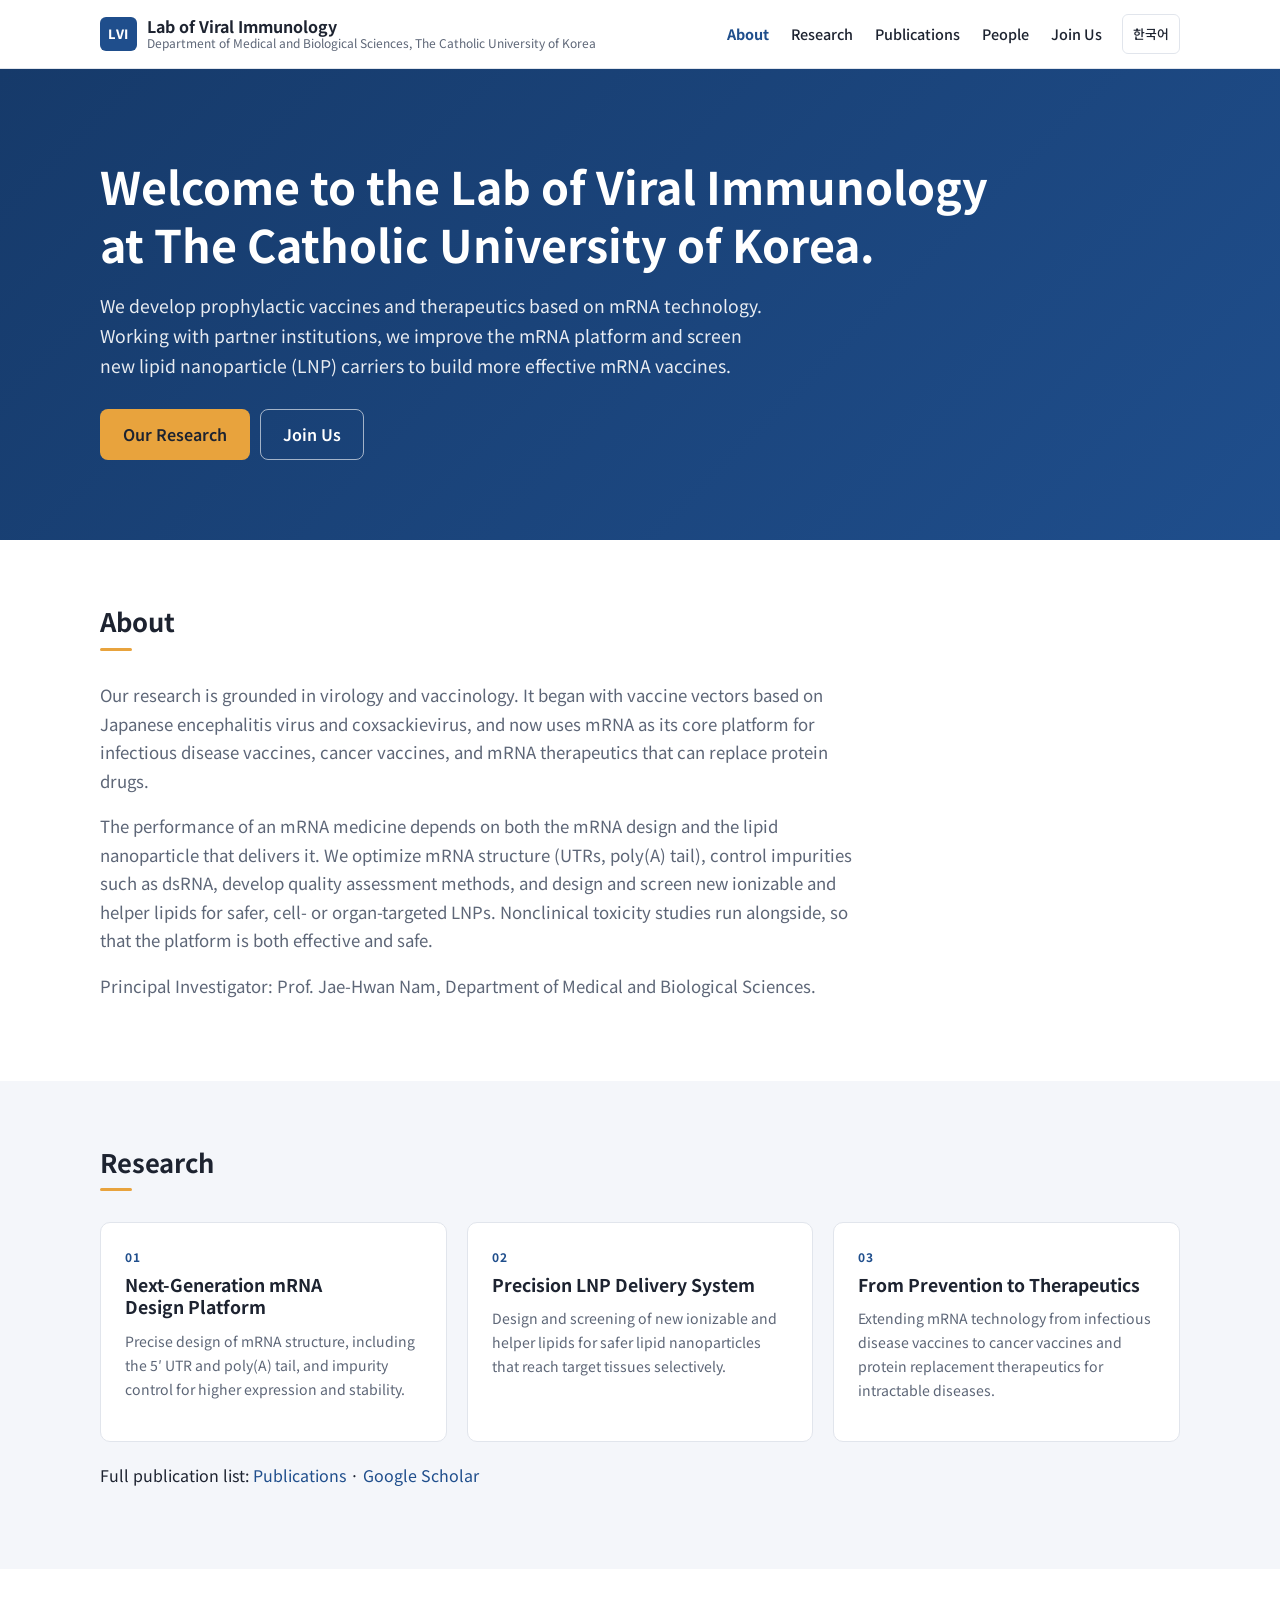
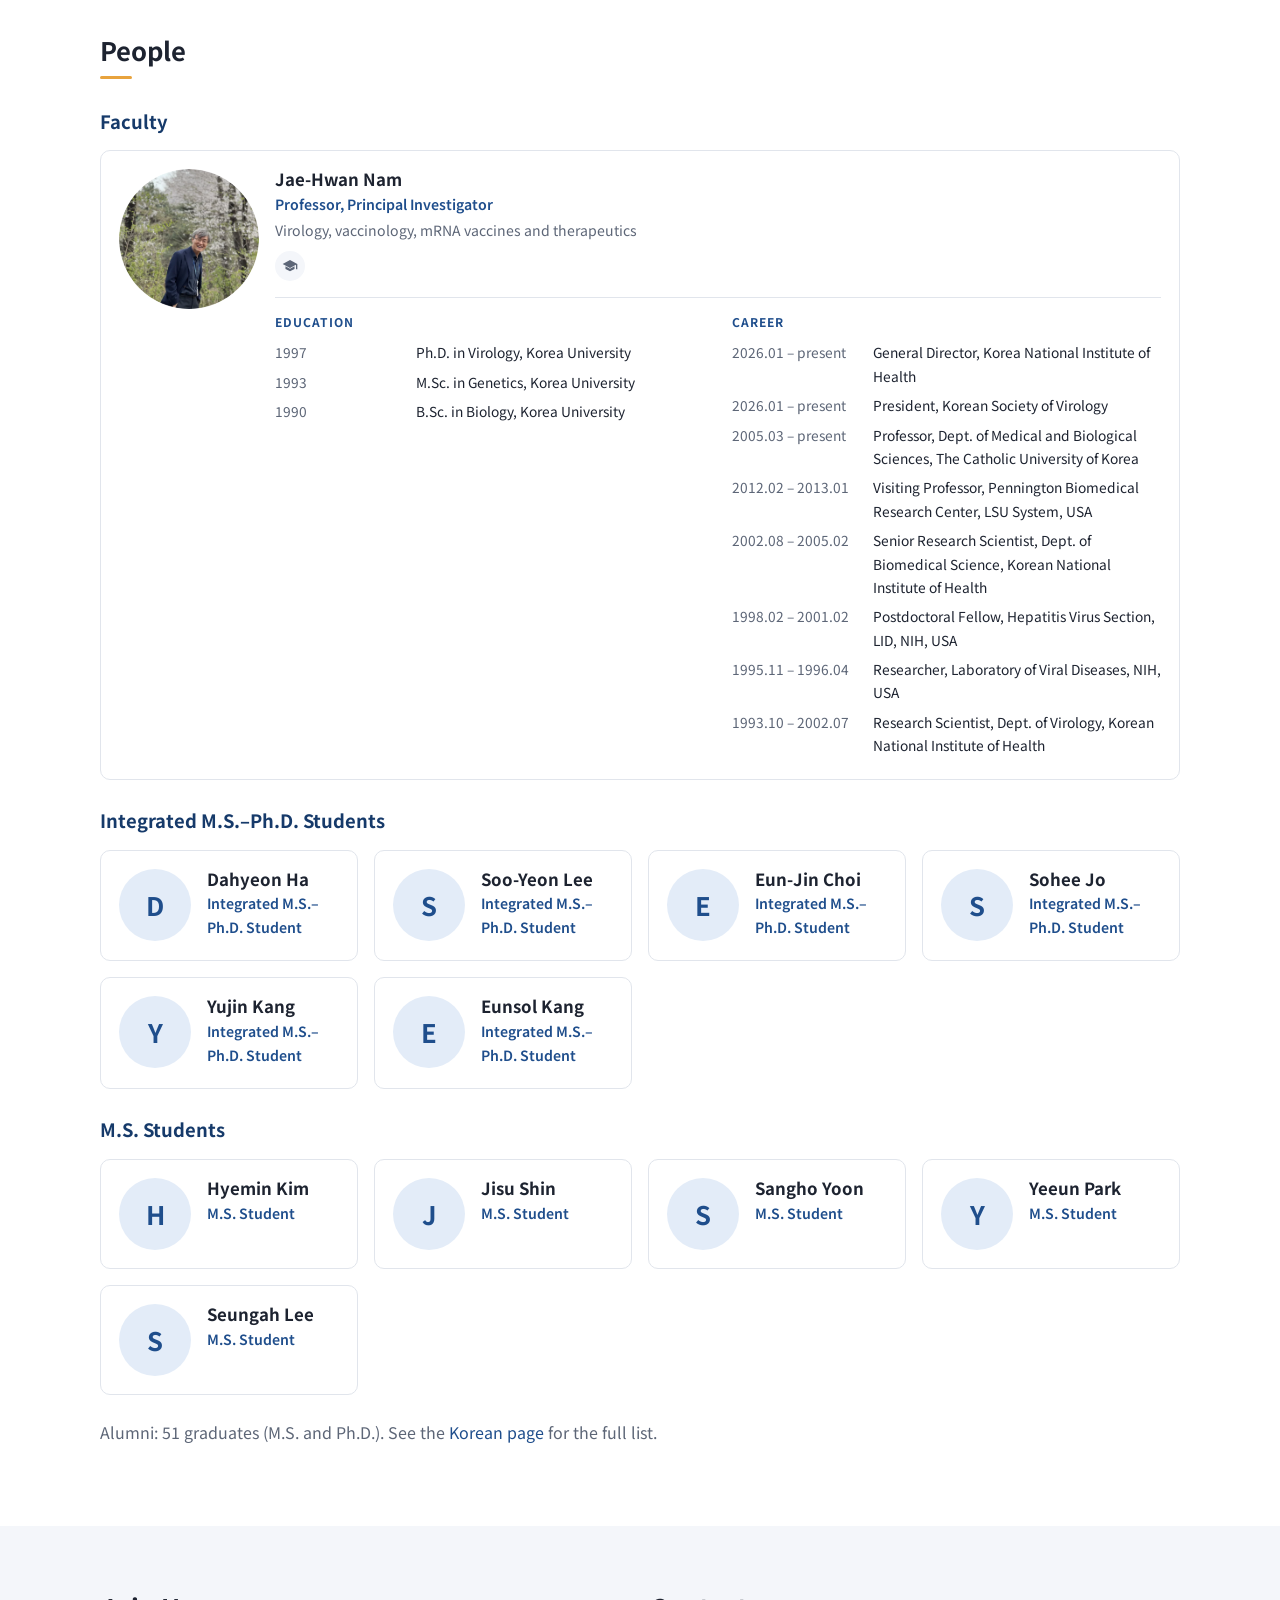
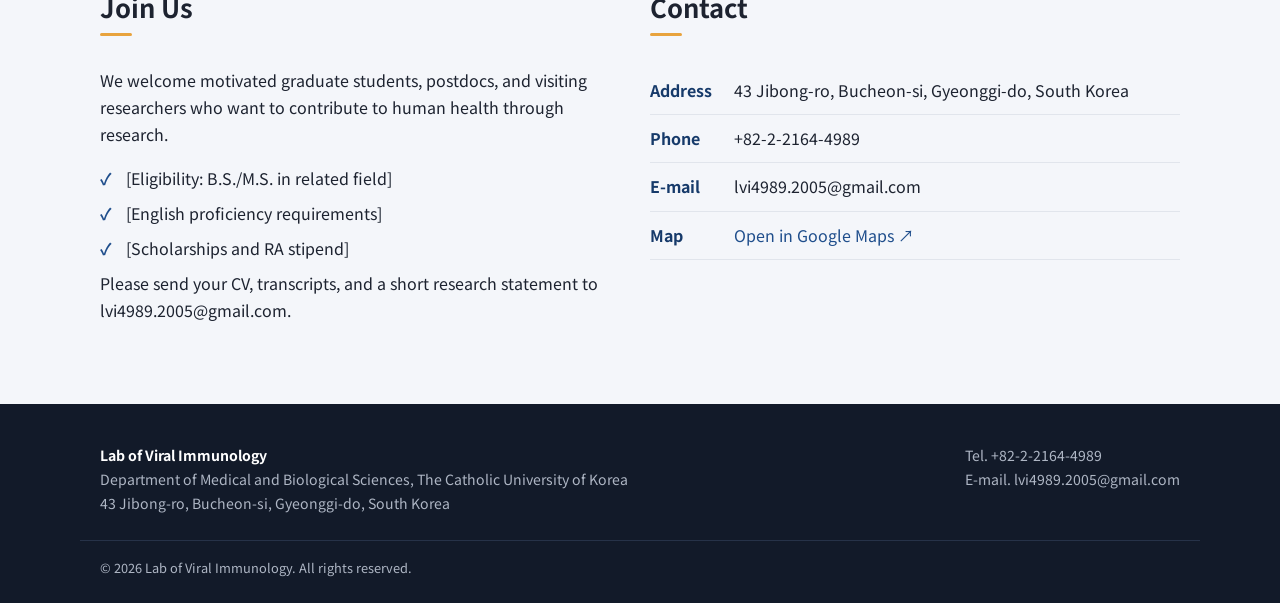
==== en/index.html @ cde9635a "Add Lab of Viral Immunology website Static site (HTML/CSS/JS): About, Research, Publications, Member" ====
<!doctype html>
<html lang="en">
<head>
  <meta charset="utf-8">
  <meta name="viewport" content="width=device-width, initial-scale=1, viewport-fit=cover">
  <meta name="claude:viewport-fit-sides" content="cover">
  <title>Lab of Viral Immunology</title>
  <meta name="description" content="Lab of Viral Immunology, Department of Medical and Biological Sciences, The Catholic University of Korea">
  <meta name="lab-page" content="about" data-root="../" data-lang="en">
  <link rel="stylesheet" href="https://fonts.googleapis.com/css2?family=Noto+Sans+KR:wght@400;500;700;800&display=swap">
  <link rel="stylesheet" href="../assets/css/style.css">
</head>
<body>

<section class="hero" id="about">
  <div class="container">
    <h1>Welcome to the Lab of Viral Immunology at The Catholic University of Korea.</h1>
    <p>We develop prophylactic vaccines and therapeutics based on mRNA technology. Working with partner institutions, we improve the mRNA platform and screen new lipid nanoparticle (LNP) carriers to build more effective mRNA vaccines.</p>
    <div class="btns">
      <a class="btn btn-primary" href="#research">Our Research</a>
      <a class="btn btn-outline" href="#join">Join Us</a>
    </div>
  </div>
</section>

<section class="section">
  <div class="container">
    <h2 class="section-title">About</h2>
    <p class="lead">Our research is grounded in virology and vaccinology. It began with vaccine vectors based on Japanese encephalitis virus and coxsackievirus, and now uses mRNA as its core platform for infectious disease vaccines, cancer vaccines, and mRNA therapeutics that can replace protein drugs.</p>
    <p class="lead">The performance of an mRNA medicine depends on both the mRNA design and the lipid nanoparticle that delivers it. We optimize mRNA structure (UTRs, poly(A) tail), control impurities such as dsRNA, develop quality assessment methods, and design and screen new ionizable and helper lipids for safer, cell- or organ-targeted LNPs. Nonclinical toxicity studies run alongside, so that the platform is both effective and safe.</p>
    <p class="lead">Principal Investigator: Prof. Jae-Hwan Nam, Department of Medical and Biological Sciences.</p>
  </div>
</section>

<section class="section alt" id="research">
  <div class="container">
    <h2 class="section-title">Research</h2>
    <div class="grid grid-3">
      <div class="card"><p class="label">01</p><h3>Next-Generation mRNA Design Platform</h3><p class="meta">Precise design of mRNA structure, including the 5′ UTR and poly(A) tail, and impurity control for higher expression and stability.</p></div>
      <div class="card"><p class="label">02</p><h3>Precision LNP Delivery System</h3><p class="meta">Design and screening of new ionizable and helper lipids for safer lipid nanoparticles that reach target tissues selectively.</p></div>
      <div class="card"><p class="label">03</p><h3>From Prevention to Therapeutics</h3><p class="meta">Extending mRNA technology from infectious disease vaccines to cancer vaccines and protein replacement therapeutics for intractable diseases.</p></div>
    </div>
    <p style="margin-top:20px">Full publication list: <a href="../publications.html">Publications</a> · <a href="#" data-site="scholar">Google Scholar</a></p>
  </div>
</section>

<section class="section" id="people">
  <div class="container">
    <h2 class="section-title">People</h2>
    <div id="member-list"></div>
    <p class="count-line" style="margin-top:24px">Alumni: <span id="alumni-count-en"></span> graduates (M.S. and Ph.D.). See the <a href="../members.html#alumni">Korean page</a> for the full list.</p>
  </div>
</section>

<section class="section alt" id="join">
  <div class="container grid grid-2">
    <div>
      <h2 class="section-title">Join Us</h2>
      <p>We welcome motivated graduate students, postdocs, and visiting researchers who want to contribute to human health through research.</p>
      <ul class="checklist">
        <li>[Eligibility: B.S./M.S. in related field]</li>
        <li>[English proficiency requirements]</li>
        <li>[Scholarships and RA stipend]</li>
      </ul>
      <p>Please send your CV, transcripts, and a short research statement to <span class="sel" data-site="email"></span>.</p>
    </div>
    <div>
      <h2 class="section-title">Contact</h2>
      <ul class="info-list">
        <li><b>Address</b> <span data-site="addressEn"></span></li>
        <li><b>Phone</b> <span data-site="phoneIntl"></span></li>
        <li><b>E-mail</b> <span class="sel" data-site="email"></span></li>
        <li><b>Map</b> <a href="#" data-site="mapUrl">Open in Google Maps ↗</a></li>
      </ul>
    </div>
  </div>
</section>

<script src="../assets/js/config.js"></script>
<script src="../data/members.js"></script>
<script src="../assets/js/main.js"></script>
</body>
</html>
---- assets/css/style.css ----
/* =========================================================
 * Layout: 1120px 중앙 컨테이너, 상단 고정 헤더, 섹션 단위 띠 배경
 * 색상은 아래 토큰만 바꾸면 전체(라이트/다크)에 반영됩니다.
 * ========================================================= */
:root {
  --primary: #1f4e8c;
  --heading: #163a6a;
  --accent: #e8a33d;
  --on-accent: #1d2330;
  --on-primary: #ffffff;
  --bg: #ffffff;
  --bg-soft: #f4f6fa;
  --surface: #ffffff;
  --text: #1d2330;
  --muted: #5d6677;
  --border: #e1e5ec;
  --header-bg: rgba(255, 255, 255, .95);
  --hero-a: #163a6a;
  --hero-b: #1f4e8c;
  --on-hero: #ffffff;
  --hero-line: rgba(255, 255, 255, .6);
  --b-blue-bg: #e3ecf8;   --b-blue: #1f4e8c;
  --b-green-bg: #e5f4ec;  --b-green: #1f7a4a;
  --b-purple-bg: #f1ecf9; --b-purple: #5b3c99;
  --b-amber-bg: #fdf0dc;  --b-amber: #9a5b00;
  --note: #b0350b;
  --pin-bg: #fffaf0;
  --footer-bg: #121a29;
  --footer-text: #aeb6c4;
  --footer-strong: #ffffff;
  --footer-link: #d8deea;
  --footer-line: #263248;
  --stripe-a: #eef1f6;
  --stripe-b: #e6eaf1;
  --shadow: 0 2px 10px rgba(20, 35, 60, .06);
  --radius: 10px;
  --max: 1120px;
  --font: "Noto Sans KR", "Pretendard", -apple-system, BlinkMacSystemFont, "Segoe UI", sans-serif;
}
@media (prefers-color-scheme: dark) {
  :root:not([data-theme="light"]) {
    --primary: #8db3ec; --heading: #b3cbf1; --accent: #e8a33d; --on-accent: #1d2330; --on-primary: #0f1520;
    --bg: #0f1520; --bg-soft: #151d2b; --surface: #1a2333; --text: #e4e8ef; --muted: #9ea8b9; --border: #2a3547;
    --header-bg: rgba(15, 21, 32, .95);
    --hero-a: #0f2646; --hero-b: #1b3f72; --on-hero: #ffffff; --hero-line: rgba(255, 255, 255, .5);
    --b-blue-bg: #1d2f4d; --b-blue: #a3c1f2; --b-green-bg: #173a2a; --b-green: #86d6aa;
    --b-purple-bg: #2c2346; --b-purple: #c9b5f2; --b-amber-bg: #3d2c12; --b-amber: #f2c277;
    --note: #ff9e73; --pin-bg: #2a2414;
    --footer-bg: #0a0f18; --footer-text: #9ea8b9; --footer-strong: #ffffff; --footer-link: #d8deea; --footer-line: #1e2838;
    --stripe-a: #1a2333; --stripe-b: #202a3c;
    --shadow: 0 2px 10px rgba(0, 0, 0, .3);
    color-scheme: dark;
  }
}
:root[data-theme="dark"] {
  --primary: #8db3ec; --heading: #b3cbf1; --accent: #e8a33d; --on-accent: #1d2330; --on-primary: #0f1520;
  --bg: #0f1520; --bg-soft: #151d2b; --surface: #1a2333; --text: #e4e8ef; --muted: #9ea8b9; --border: #2a3547;
  --header-bg: rgba(15, 21, 32, .95);
  --hero-a: #0f2646; --hero-b: #1b3f72; --on-hero: #ffffff; --hero-line: rgba(255, 255, 255, .5);
  --b-blue-bg: #1d2f4d; --b-blue: #a3c1f2; --b-green-bg: #173a2a; --b-green: #86d6aa;
  --b-purple-bg: #2c2346; --b-purple: #c9b5f2; --b-amber-bg: #3d2c12; --b-amber: #f2c277;
  --note: #ff9e73; --pin-bg: #2a2414;
  --footer-bg: #0a0f18; --footer-text: #9ea8b9; --footer-strong: #ffffff; --footer-link: #d8deea; --footer-line: #1e2838;
  --stripe-a: #1a2333; --stripe-b: #202a3c;
  --shadow: 0 2px 10px rgba(0, 0, 0, .3);
  color-scheme: dark;
}

* { box-sizing: border-box; }
html { scroll-behavior: smooth; scroll-padding-top: 84px; }
body { margin: 0; font-family: var(--font); font-size: 16px; color: var(--text); background: var(--bg); line-height: 1.7; word-break: keep-all; overflow-wrap: anywhere; }
body::before { content: ""; position: fixed; inset: 0 0 auto; height: env(safe-area-inset-top, 0px); z-index: 60; background: var(--header-bg); }
img { max-width: 100%; display: block; }
a { color: var(--primary); text-decoration: none; }
a:hover { text-decoration: underline; }
a:focus-visible, button:focus-visible, input:focus-visible { outline: 2px solid var(--accent); outline-offset: 2px; }
h1, h2, h3, h4 { line-height: 1.3; margin: 0 0 .6em; text-wrap: balance; }
p { margin: 0 0 1em; }
code { font-size: .9em; background: var(--bg-soft); padding: 1px 5px; border-radius: 4px; }
.sel { user-select: all; }
.container { max-width: var(--max); margin: 0 auto; padding-left: max(20px, env(safe-area-inset-left, 0px)); padding-right: max(20px, env(safe-area-inset-right, 0px)); }
@media (prefers-reduced-motion: reduce) { html { scroll-behavior: auto; } * { transition: none !important; } }

/* ---------- Header ---------- */
.site-header { position: sticky; top: env(safe-area-inset-top, 0px); z-index: 50; background: var(--header-bg); backdrop-filter: blur(6px); border-bottom: 1px solid var(--border); }
.header-inner { display: flex; align-items: center; justify-content: space-between; height: 68px; gap: 16px; }
.brand { display: flex; align-items: center; gap: 10px; color: var(--text); min-width: 0; }
.brand:hover { text-decoration: none; }
.brand-mark { background: var(--primary); color: var(--on-primary); font-weight: 800; font-size: .8rem; padding: 6px 8px; border-radius: 6px; letter-spacing: .5px; flex: none; }
.brand-text { display: flex; flex-direction: column; line-height: 1.2; min-width: 0; }
.brand-text strong { font-size: 1rem; }
.brand-text small { color: var(--muted); font-size: .75rem; }
.site-nav { display: flex; align-items: center; gap: 2px; }
.site-nav a { color: var(--text); padding: 8px 10px; border-radius: 6px; font-size: .9rem; font-weight: 500; white-space: nowrap; }
.site-nav a:hover { background: var(--bg-soft); text-decoration: none; }
.site-nav a[aria-current="page"] { color: var(--primary); font-weight: 700; }
.site-nav .lang { margin-left: 8px; border: 1px solid var(--border); font-size: .8rem; }
.nav-toggle { display: none; background: none; border: 0; padding: 8px; cursor: pointer; flex: none; }
.nav-toggle span { display: block; width: 22px; height: 2px; background: var(--text); margin: 5px 0; }

@media (max-width: 1000px) {
  .nav-toggle { display: block; }
  .site-nav { display: none; position: absolute; top: 68px; left: 0; right: 0; flex-direction: column; align-items: stretch; background: var(--surface); border-bottom: 1px solid var(--border); padding: 8px max(20px, env(safe-area-inset-right, 0px)) 16px max(20px, env(safe-area-inset-left, 0px)); }
  .site-header.open .site-nav { display: flex; }
  .site-nav .lang { margin: 8px 0 0; text-align: center; }
  .brand-text small { display: none; }
}

/* ---------- Page hero ---------- */
.hero { background: linear-gradient(135deg, var(--hero-a), var(--hero-b)); color: var(--on-hero); padding-block: 88px 80px; }
.hero h1 { font-size: clamp(1.8rem, 4vw, 2.8rem); margin-bottom: .4em; }
.hero p { font-size: 1.1rem; opacity: .9; max-width: 680px; }
.hero .btns { display: flex; gap: 10px; flex-wrap: wrap; margin-top: 28px; }
.page-hero { background: var(--bg-soft); border-bottom: 1px solid var(--border); padding-block: 52px 40px; }
.page-hero .eyebrow { color: var(--primary); font-weight: 700; font-size: .85rem; letter-spacing: 1px; text-transform: uppercase; margin-bottom: 4px; }
.page-hero h1 { font-size: clamp(1.6rem, 3vw, 2.2rem); margin: 0; }
.page-hero p { color: var(--muted); margin: 8px 0 0; max-width: 720px; }

/* ---------- Sections ---------- */
.section { padding-block: 64px; }
.section.alt { background: var(--bg-soft); }
.section-title { font-size: 1.6rem; margin-bottom: 1.2em; color: var(--text); }
.section-title::after { content: ""; display: block; width: 32px; height: 3px; border-radius: 2px; background: var(--accent); margin-top: 10px; }
.section-sub { font-size: 1.15rem; margin: 1.6em 0 .9em; color: var(--heading); }
.member-group:first-child .section-sub { margin-top: 0; }
.lead { font-size: 1.05rem; color: var(--muted); max-width: 780px; }

/* ---------- Buttons / chips / badges ---------- */
.btn { display: inline-block; padding: 11px 22px; border-radius: 8px; font-weight: 600; border: 1px solid transparent; }
.btn:hover { text-decoration: none; opacity: .9; }
.btn-primary { background: var(--accent); color: var(--on-accent); }
.btn-outline { border-color: var(--hero-line); color: var(--on-hero); }
.filter-row { display: flex; flex-wrap: wrap; gap: 10px; align-items: center; justify-content: space-between; margin-bottom: 24px; }
.chips { display: flex; flex-wrap: wrap; gap: 6px; }
.chip { border: 1px solid var(--border); background: var(--surface); padding: 6px 14px; border-radius: 999px; cursor: pointer; font: inherit; font-size: .85rem; color: var(--muted); }
.chip.active { background: var(--primary); border-color: var(--primary); color: var(--on-primary); }
.search { border: 1px solid var(--border); background: var(--surface); color: var(--text); border-radius: 8px; padding: 8px 12px; font: inherit; font-size: .9rem; width: 100%; max-width: 300px; }
.badge { display: inline-block; font-size: .72rem; font-weight: 700; padding: 3px 8px; border-radius: 4px; white-space: nowrap; background: var(--bg-soft); color: var(--muted); height: fit-content; }
.badge-journal, .badge-registered, .badge-news { background: var(--b-blue-bg); color: var(--b-blue); }
.badge-conference, .badge-seminar, .badge-applied { background: var(--b-green-bg); color: var(--b-green); }
.badge-domestic, .badge-notice { background: var(--b-purple-bg); color: var(--b-purple); }
.badge-recruit, .badge-pct { background: var(--b-amber-bg); color: var(--b-amber); }
.empty { color: var(--muted); padding: 24px 0; }

/* ---------- Cards / grid ---------- */
.grid { display: grid; gap: 20px; }
.grid > * { min-width: 0; }
.grid-2 { grid-template-columns: repeat(auto-fit, minmax(min(100%, 300px), 1fr)); }
.grid-3 { grid-template-columns: repeat(auto-fit, minmax(min(100%, 260px), 1fr)); }
.card { background: var(--surface); border: 1px solid var(--border); border-radius: var(--radius); padding: 24px; }
.card h3 { font-size: 1.1rem; }
.card .label { color: var(--primary); font-size: .75rem; font-weight: 700; letter-spacing: 1px; text-transform: uppercase; margin-bottom: 6px; }
.card ul { margin: 0; padding-left: 1.1em; color: var(--muted); }
.card .meta { font-size: .88rem; color: var(--muted); }
.placeholder-img { background: repeating-linear-gradient(45deg, var(--stripe-a), var(--stripe-a) 10px, var(--stripe-b) 10px, var(--stripe-b) 20px); border-radius: var(--radius); display: grid; place-items: center; color: var(--muted); font-size: .9rem; min-height: 200px; text-align: center; padding: 16px; max-width: 100%; }

/* greeting */
.greeting { display: grid; grid-template-columns: 240px 1fr; gap: 36px; align-items: start; }
.greeting > * { min-width: 0; }
.greeting .sign { text-align: right; font-weight: 700; margin-top: 1.5em; }
@media (max-width: 720px) { .greeting { grid-template-columns: 1fr; } .greeting .placeholder-img { max-width: 220px; } }

/* stats */
.stats { display: grid; grid-template-columns: repeat(auto-fit, minmax(130px, 1fr)); gap: 12px; margin-bottom: 32px; }
.stats div { background: var(--surface); border: 1px solid var(--border); border-radius: var(--radius); padding: 18px; text-align: center; }
.stats b { display: block; font-size: 1.8rem; color: var(--primary); line-height: 1.2; font-variant-numeric: tabular-nums; }
.stats span { font-size: .85rem; color: var(--muted); }

/* ---------- Publications ---------- */
.year-group { margin-bottom: 36px; }
.year { font-size: 1.4rem; color: var(--heading); border-bottom: 2px solid var(--border); padding-bottom: 8px; display: flex; align-items: center; gap: 10px; }
.year span { font-size: .75rem; background: var(--bg-soft); color: var(--muted); padding: 2px 8px; border-radius: 999px; }
.pub-items { list-style: none; margin: 0; padding: 0; }
.pub { display: grid; grid-template-columns: 96px 1fr; gap: 14px; padding: 16px 0; border-bottom: 1px dashed var(--border); }
.pub > div { min-width: 0; }
.pub .badge { justify-self: start; }
.pub p { margin: 0; }
.pub-title { font-weight: 700; }
.pub-authors { font-size: .93rem; }
.pub-venue { color: var(--muted); font-size: .9rem; font-style: italic; }
.pub-venue .note { font-style: normal; color: var(--note); font-weight: 600; margin-left: 4px; }
.pub-links { margin-top: 6px !important; display: flex; gap: 6px; }
.pub-links:empty { display: none; }
.tag-link { font-size: .75rem; border: 1px solid var(--border); padding: 2px 8px; border-radius: 4px; }
@media (max-width: 600px) { .pub { grid-template-columns: 1fr; gap: 6px; } }

/* ---------- Members ---------- */
.member-grid { display: grid; grid-template-columns: repeat(auto-fill, minmax(min(100%, 250px), 1fr)); gap: 16px; }
.member-grid.faculty { grid-template-columns: 1fr; }
.member { display: flex; gap: 16px; background: var(--surface); border: 1px solid var(--border); border-radius: var(--radius); padding: 18px; }
.member-body { min-width: 0; }
.member .avatar { flex: 0 0 72px; width: 72px; height: 72px; border-radius: 50%; overflow: hidden; background: var(--b-blue-bg); display: grid; place-items: center; }
.member .avatar img { width: 100%; height: 100%; object-fit: cover; }
.avatar-fallback { font-size: 1.6rem; font-weight: 700; color: var(--b-blue); }
.member-lg .avatar { flex-basis: 140px; width: 140px; height: 170px; border-radius: 8px; }
.member h4 { font-size: 1.05rem; margin: 0; }
.member h4 small { color: var(--muted); font-weight: 400; font-size: .8rem; }
.member p { margin: 2px 0; font-size: .88rem; }
.member .position { color: var(--primary); font-weight: 600; }
.member .research, .member .bio, .member .mail { color: var(--muted); }
.member .mail { display: flex; align-items: center; gap: 6px; }
.member .mail svg { width: 14px; height: 14px; fill: currentColor; flex: none; }
.icons { display: flex; gap: 6px; margin-top: 8px; }
.icon-link { width: 30px; height: 30px; border-radius: 50%; display: grid; place-items: center; background: var(--bg-soft); color: var(--muted); }
.icon-link svg { width: 16px; height: 16px; fill: currentColor; }
.icon-link:hover { background: var(--primary); color: var(--on-primary); }
@media (max-width: 560px) { .member-lg { flex-direction: column; } }

/* ---------- News ---------- */
.news-list { list-style: none; margin: 0; padding: 0; }
.news-item { display: grid; grid-template-columns: 100px 84px 1fr; gap: 12px; align-items: start; padding: 16px 0; border-bottom: 1px solid var(--border); }
.news-item > div { min-width: 0; }
.news-item.pinned { background: var(--pin-bg); padding-left: 10px; padding-right: 10px; }
.news-item time { color: var(--muted); font-size: .88rem; font-variant-numeric: tabular-nums; }
.news-item .badge { justify-self: start; }
.news-title { margin: 0; font-weight: 600; }
.news-title a { color: var(--text); }
.news-title .pin { font-size: .72rem; font-weight: 700; color: var(--b-amber); border: 1px solid currentColor; border-radius: 4px; padding: 0 5px; margin-right: 6px; vertical-align: 2px; }
.news-body { margin: 4px 0 0; color: var(--muted); font-size: .9rem; }
@media (max-width: 600px) { .news-item { grid-template-columns: auto 1fr; } .news-item > div { grid-column: 1 / -1; } }

/* ---------- Tables ---------- */
.table-wrap { overflow-x: auto; border: 1px solid var(--border); border-radius: var(--radius); background: var(--surface); }
table { width: 100%; border-collapse: collapse; font-size: .9rem; }
th, td { padding: 12px 14px; text-align: left; border-bottom: 1px solid var(--border); vertical-align: top; }
th { background: var(--bg-soft); font-weight: 700; white-space: nowrap; font-size: .82rem; color: var(--muted); }
tr:last-child td { border-bottom: 0; }
td.t-title { font-weight: 600; min-width: 200px; }
td.t-title small { display: block; font-weight: 400; color: var(--muted); }
td.mono { white-space: nowrap; font-variant-numeric: tabular-nums; }

/* ---------- Steps / checklist / CTA ---------- */
.steps { counter-reset: s; list-style: none; padding: 0; margin: 0; display: grid; gap: 14px; grid-template-columns: repeat(auto-fit, minmax(min(100%, 200px), 1fr)); }
.steps li { counter-increment: s; background: var(--surface); border: 1px solid var(--border); border-radius: var(--radius); padding: 20px; }
.steps li::before { content: counter(s); display: grid; place-items: center; width: 30px; height: 30px; border-radius: 50%; background: var(--primary); color: var(--on-primary); font-weight: 700; margin-bottom: 10px; }
.steps h4 { margin-bottom: 4px; }
.steps p { margin: 0; color: var(--muted); font-size: .9rem; }
.checklist { list-style: none; padding: 0; margin: 0; }
.checklist li { padding-left: 26px; position: relative; margin-bottom: 8px; }
.checklist li::before { content: "✓"; position: absolute; left: 0; color: var(--primary); font-weight: 700; }
.cta { background: linear-gradient(135deg, var(--hero-a), var(--hero-b)); color: var(--on-hero); border-radius: var(--radius); padding: 36px 24px; text-align: center; }
.cta h3 { font-size: 1.4rem; }
.cta .mail { font-size: 1.2rem; font-weight: 700; }

/* ---------- Location ---------- */
.map-wrap { display: grid; grid-template-columns: 1.4fr 1fr; gap: 24px; }
.map-wrap > * { min-width: 0; }
.map-wrap iframe { width: 100%; min-height: 320px; border: 0; border-radius: var(--radius); }
.info-list { list-style: none; padding: 0; margin: 0; }
.info-list li { padding: 10px 0; border-bottom: 1px solid var(--border); }
.info-list b { display: inline-block; min-width: 80px; color: var(--heading); }
@media (max-width: 800px) { .map-wrap { grid-template-columns: 1fr; } }

/* ---------- Footer ---------- */
.site-footer { background: var(--footer-bg); color: var(--footer-text); font-size: .88rem; padding-block: 40px 24px; }
.site-footer a { color: var(--footer-link); }
.footer-inner { display: flex; flex-wrap: wrap; justify-content: space-between; gap: 20px; }
.footer-inner strong { color: var(--footer-strong); }
.copyright { border-top: 1px solid var(--footer-line); margin-top: 24px; padding-top: 16px; font-size: .8rem; }

/* ---------- Faculty CV / alumni / patents (added) ---------- */
.member-lg .member-body { flex: 1; }
.cv-grid { display: grid; grid-template-columns: repeat(auto-fit, minmax(min(100%, 300px), 1fr)); gap: 8px 28px; margin-top: 16px; padding-top: 14px; border-top: 1px solid var(--border); }
.cv-grid > * { min-width: 0; }
.cv-title { font-size: .75rem !important; font-weight: 700; letter-spacing: 1px; text-transform: uppercase; color: var(--primary); margin: 0 0 6px !important; }
.cv-list { list-style: none; margin: 0; padding: 0; }
.cv-list li { display: grid; grid-template-columns: 9.5em 1fr; gap: 10px; font-size: .86rem; padding: 3px 0; color: var(--text); }
.cv-date { color: var(--muted); font-variant-numeric: tabular-nums; white-space: nowrap; }
@media (max-width: 560px) { .cv-list li { grid-template-columns: 1fr; gap: 0; } }
td.mono small { display: block; color: var(--muted); font-size: .78rem; }
.dash { color: var(--muted); }
.table-note { color: var(--muted); font-size: .85rem; margin: 10px 0 0; }
.count-line { color: var(--muted); margin: -8px 0 16px; }
.greeting-body p { max-width: 70ch; }
.research-name { color: var(--muted); font-size: .85rem; font-weight: 500; display: block; margin-top: 2px; }

/* ---------- Photo / map / transit (added) ---------- */
:root { --line-1: #0052a4; --line-seohae: #6e9a1f; --line-town: #12897a; --line-city: #9b3f7a; --on-line: #ffffff; }
.prof-photo { width: 100%; max-width: 240px; height: auto; border-radius: 50%; }
.member .avatar.has-photo { background: none; border-radius: 50%; }
.member-lg .avatar.has-photo { height: 140px; }
.map-box { min-height: 340px; border: 1px solid var(--border); border-radius: var(--radius); background: var(--bg-soft); display: grid; overflow: hidden; }
.map-box iframe { width: 100%; height: 100%; min-height: 340px; border: 0; display: block; }
.map-fallback { display: grid; align-content: center; justify-items: start; gap: 6px; padding: 28px; }
.map-fallback p { margin: 0; color: var(--muted); }
.map-fallback .map-fallback-title { color: var(--text); font-weight: 700; font-size: 1.1rem; }
.map-fallback .btn { margin-top: 10px; }
.map-fallback .map-fallback-note { font-size: .8rem; margin-top: 8px; }
.btn-blue { background: var(--primary); color: var(--on-primary); }
.transit { margin-top: 4px; }
.transit-card { display: flex; gap: 18px; align-items: flex-start; }
.transit-card > div { min-width: 0; }
.transit-card h4 { font-size: .98rem; margin: 0 0 2px; }
.transit-card h4 em { font-style: normal; color: var(--primary); }
.transit-card .walk { color: var(--muted); font-size: .85rem; margin: 0 0 12px; }
.transit-card ul { margin: 0 0 12px; padding-left: 1.1em; color: var(--muted); font-size: .9rem; }
.transit-card ul:last-child { margin-bottom: 0; }
.line { flex: none; display: inline-block; min-width: 72px; text-align: center; padding: 4px 10px; border-radius: 999px; font-size: .8rem; font-weight: 700; color: var(--on-line); }
.line-1 { background: var(--line-1); }
.line-seohae { background: var(--line-seohae); }
.line-town { background: var(--line-town); }
.line-city { background: var(--line-city); }
@media (max-width: 560px) { .transit-card { flex-direction: column; gap: 10px; } }
.grid.transit { grid-template-columns: repeat(auto-fit, minmax(min(100%, 420px), 1fr)); }
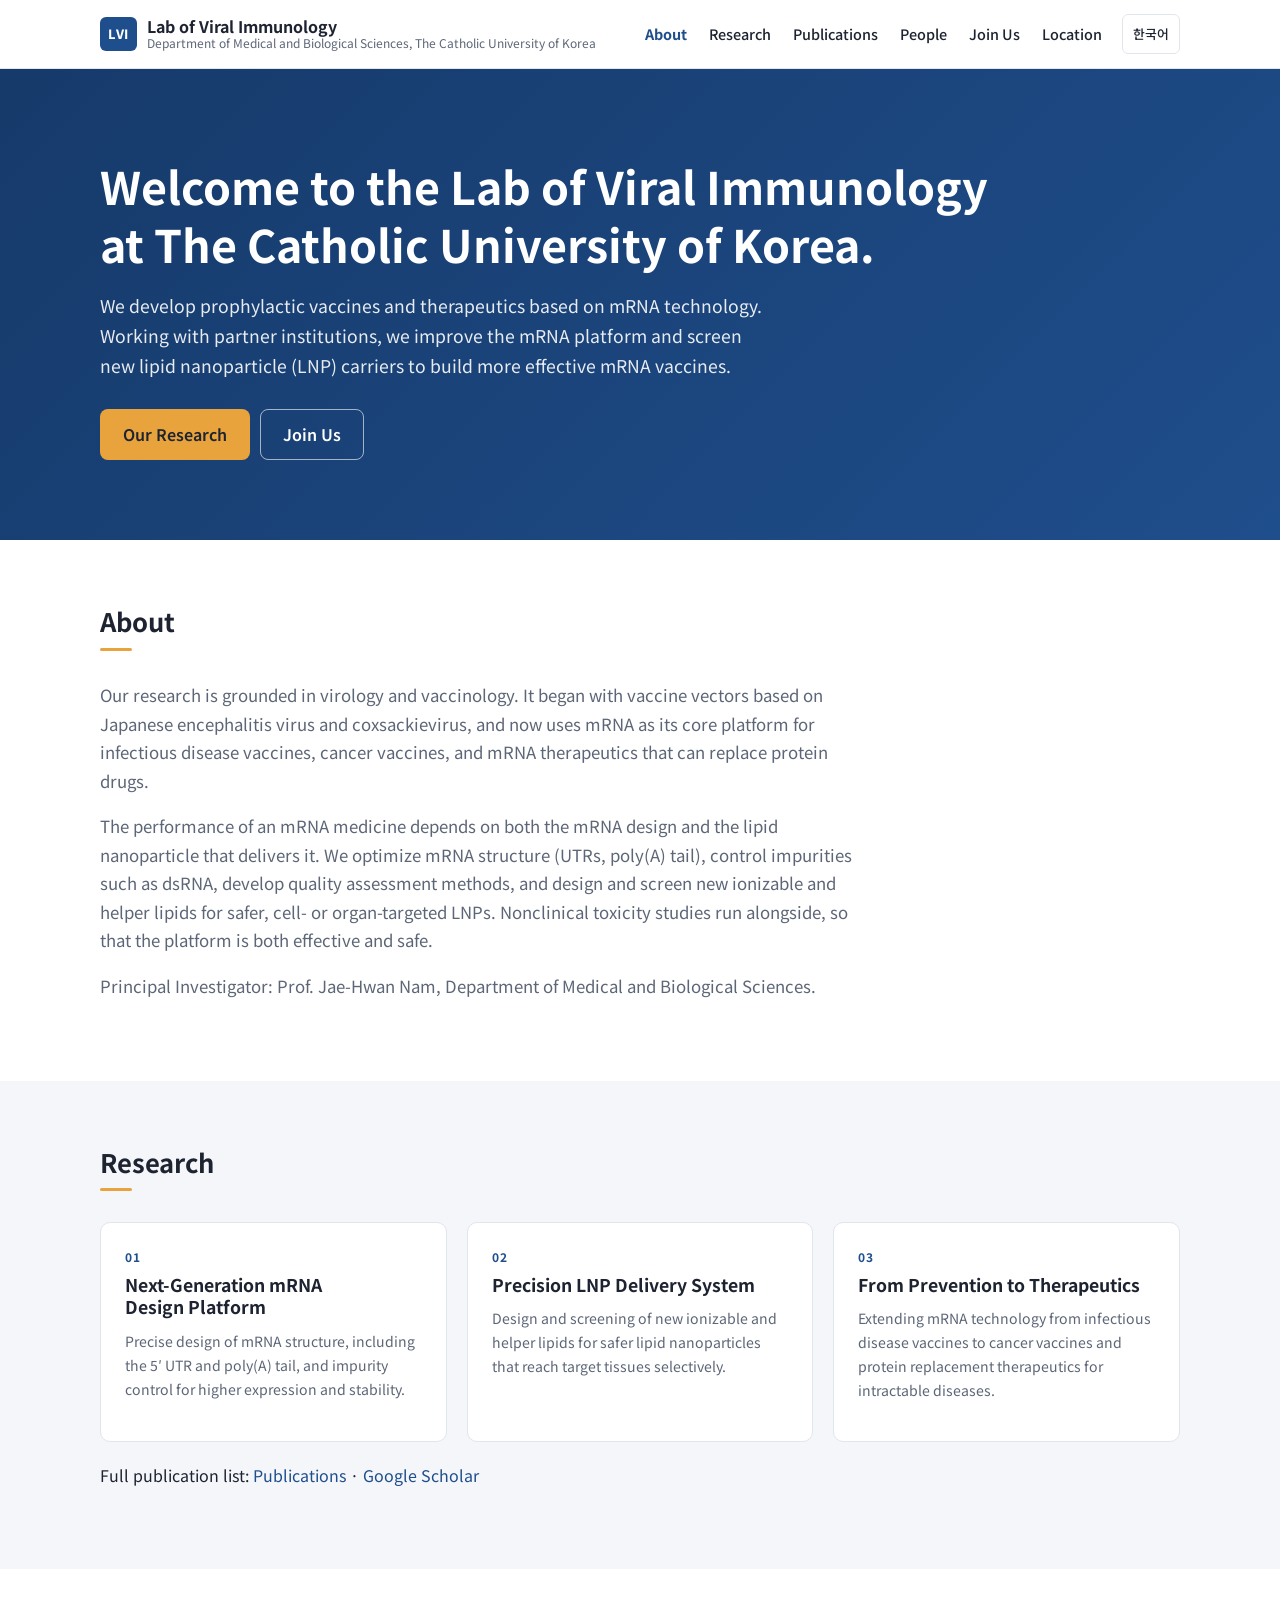
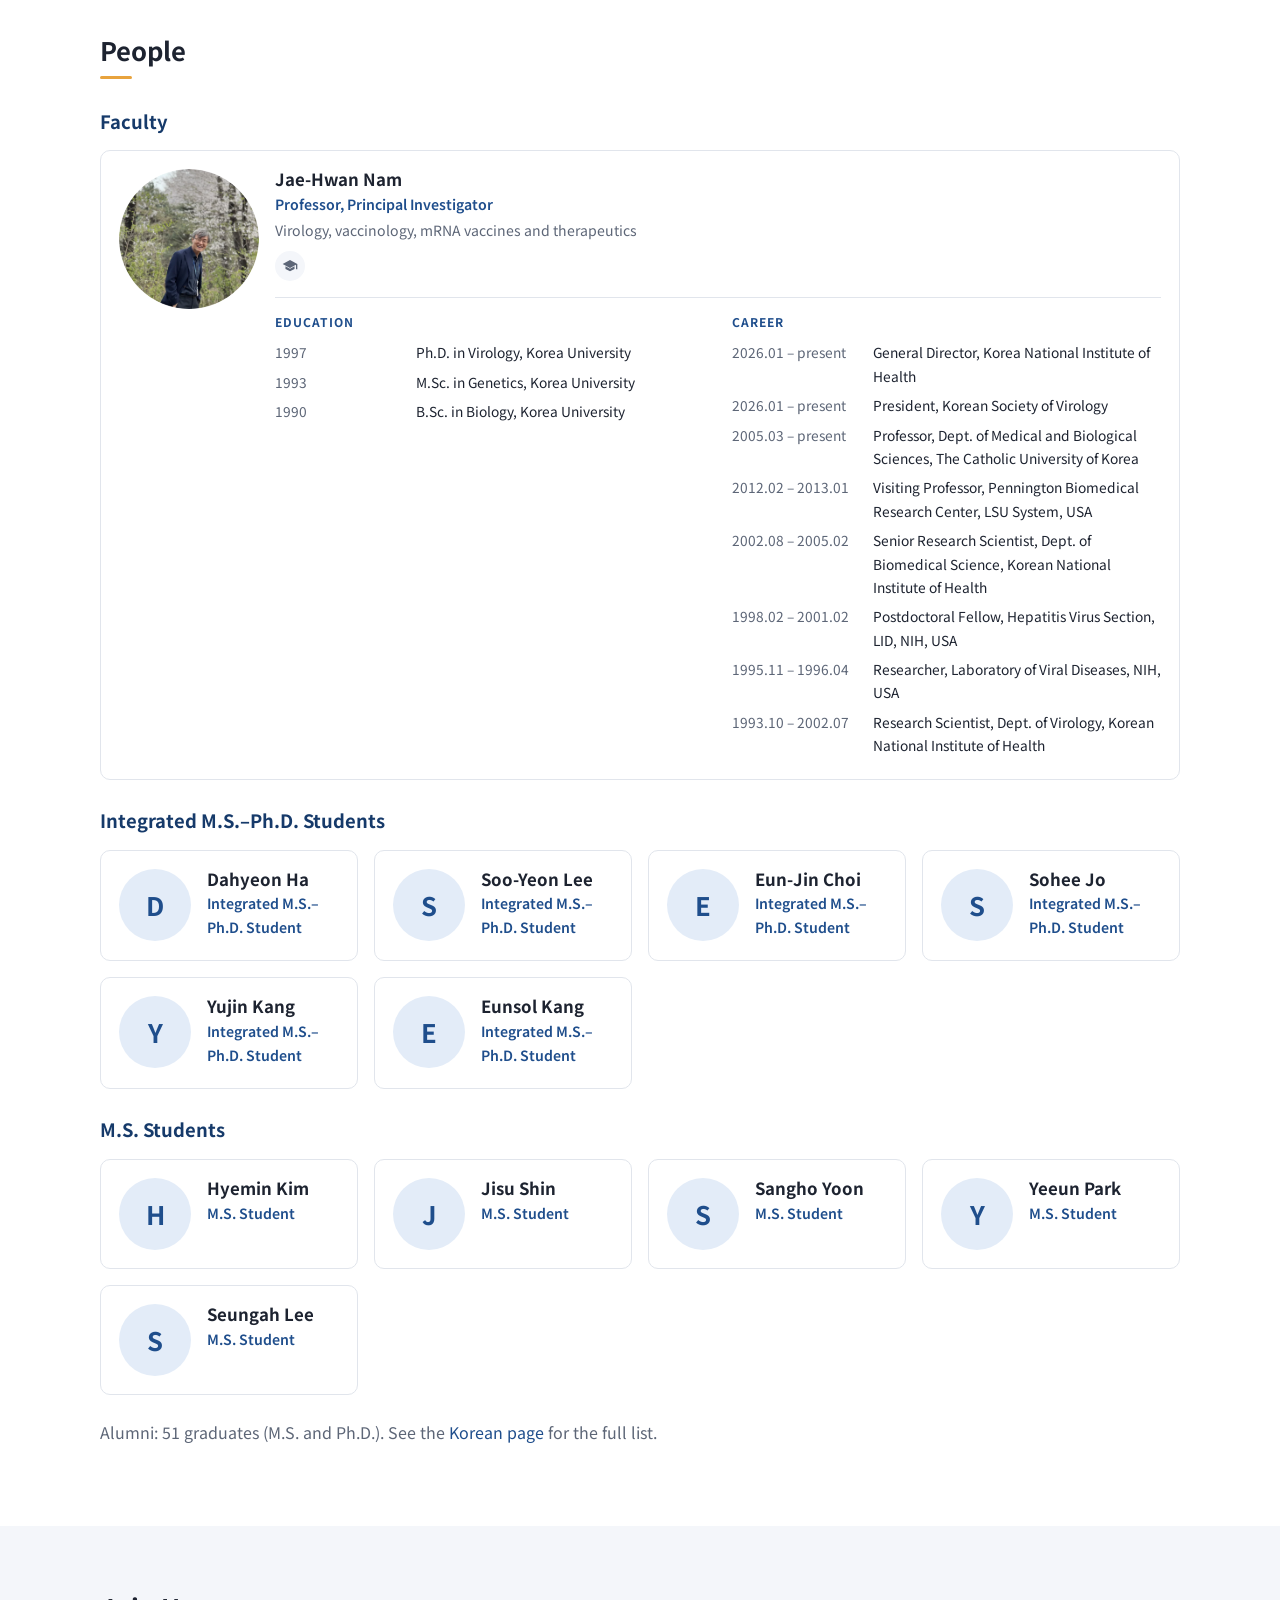
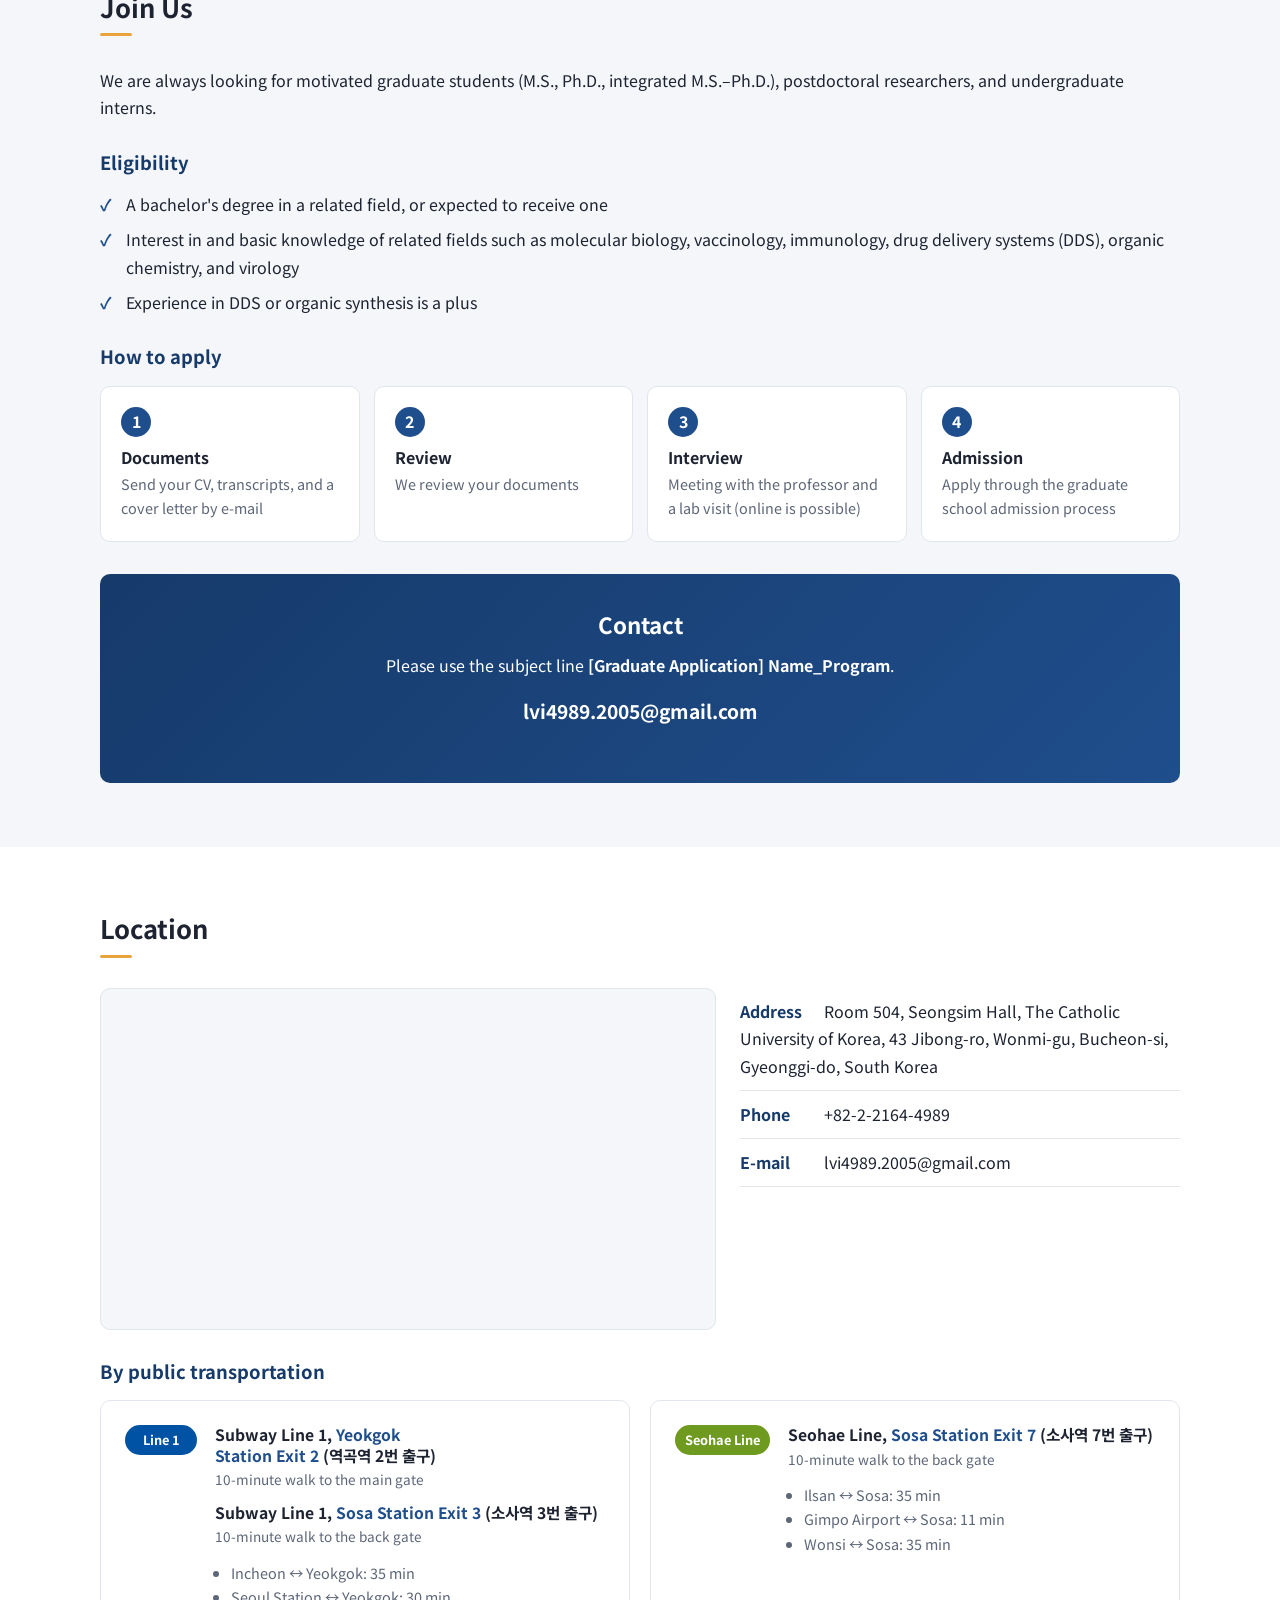
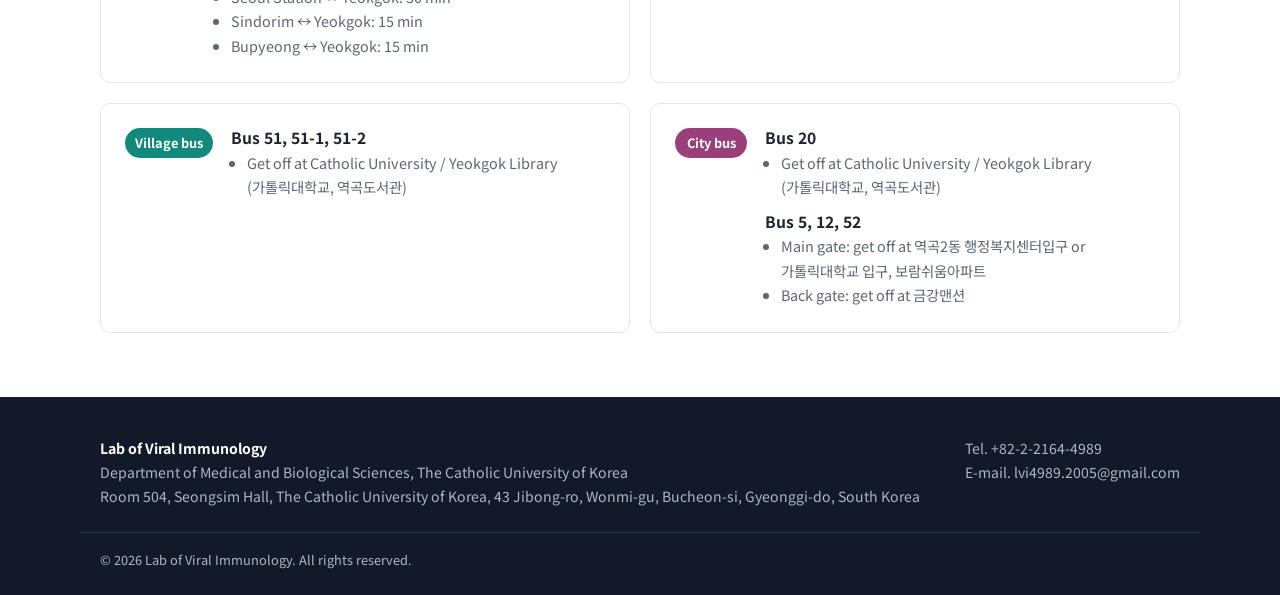
==== commit e53f04d6: "Sync English page with Korean content; serif body font for Korean pages - en: Join Us (eligibility, " ====
--- a/en/index.html
+++ b/en/index.html
@@ -53,25 +53,99 @@
 </section>
 
 <section class="section alt" id="join">
-  <div class="container grid grid-2">
-    <div>
-      <h2 class="section-title">Join Us</h2>
-      <p>We welcome motivated graduate students, postdocs, and visiting researchers who want to contribute to human health through research.</p>
-      <ul class="checklist">
-        <li>[Eligibility: B.S./M.S. in related field]</li>
-        <li>[English proficiency requirements]</li>
-        <li>[Scholarships and RA stipend]</li>
-      </ul>
-      <p>Please send your CV, transcripts, and a short research statement to <span class="sel" data-site="email"></span>.</p>
+  <div class="container">
+    <h2 class="section-title">Join Us</h2>
+    <p>We are always looking for motivated graduate students (M.S., Ph.D., integrated M.S.–Ph.D.), postdoctoral researchers, and undergraduate interns.</p>
+
+    <h3 class="section-sub">Eligibility</h3>
+    <ul class="checklist">
+      <li>A bachelor's degree in a related field, or expected to receive one</li>
+      <li>Interest in and basic knowledge of related fields such as molecular biology, vaccinology, immunology, drug delivery systems (DDS), organic chemistry, and virology</li>
+      <li>Experience in DDS or organic synthesis is a plus</li>
+    </ul>
+
+    <h3 class="section-sub">How to apply</h3>
+    <ol class="steps">
+      <li><h4>Documents</h4><p>Send your CV, transcripts, and a cover letter by e-mail</p></li>
+      <li><h4>Review</h4><p>We review your documents</p></li>
+      <li><h4>Interview</h4><p>Meeting with the professor and a lab visit (online is possible)</p></li>
+      <li><h4>Admission</h4><p>Apply through the graduate school admission process</p></li>
+    </ol>
+
+    <div class="cta" style="margin-top:32px">
+      <h3>Contact</h3>
+      <p>Please use the subject line <b>[Graduate Application] Name_Program</b>.</p>
+      <p class="mail sel" data-site="email"></p>
     </div>
-    <div>
-      <h2 class="section-title">Contact</h2>
+  </div>
+</section>
+
+<section class="section" id="location">
+  <div class="container">
+    <h2 class="section-title">Location</h2>
+    <div class="map-wrap">
+      <div class="map-box" id="map-embed">
+        <div class="map-fallback">
+          <p class="map-fallback-title">Seongsim Hall, The Catholic University of Korea</p>
+          <p>43 Jibong-ro, Wonmi-gu, Bucheon-si, Gyeonggi-do</p>
+          <a class="btn btn-blue" href="#" data-site="mapUrl">Open in Google Maps ↗</a>
+        </div>
+      </div>
       <ul class="info-list">
         <li><b>Address</b> <span data-site="addressEn"></span></li>
         <li><b>Phone</b> <span data-site="phoneIntl"></span></li>
         <li><b>E-mail</b> <span class="sel" data-site="email"></span></li>
-        <li><b>Map</b> <a href="#" data-site="mapUrl">Open in Google Maps ↗</a></li>
       </ul>
+    </div>
+
+    <h3 class="section-sub">By public transportation</h3>
+    <div class="grid grid-2 transit">
+      <article class="card transit-card">
+        <span class="line line-1">Line 1</span>
+        <div>
+          <h4>Subway Line 1, <em>Yeokgok Station Exit 2</em> (역곡역 2번 출구)</h4>
+          <p class="walk">10-minute walk to the main gate</p>
+          <h4>Subway Line 1, <em>Sosa Station Exit 3</em> (소사역 3번 출구)</h4>
+          <p class="walk">10-minute walk to the back gate</p>
+          <ul>
+            <li>Incheon ↔ Yeokgok: 35 min</li>
+            <li>Seoul Station ↔ Yeokgok: 30 min</li>
+            <li>Sindorim ↔ Yeokgok: 15 min</li>
+            <li>Bupyeong ↔ Yeokgok: 15 min</li>
+          </ul>
+        </div>
+      </article>
+      <article class="card transit-card">
+        <span class="line line-seohae">Seohae Line</span>
+        <div>
+          <h4>Seohae Line, <em>Sosa Station Exit 7</em> (소사역 7번 출구)</h4>
+          <p class="walk">10-minute walk to the back gate</p>
+          <ul>
+            <li>Ilsan ↔ Sosa: 35 min</li>
+            <li>Gimpo Airport ↔ Sosa: 11 min</li>
+            <li>Wonsi ↔ Sosa: 35 min</li>
+          </ul>
+        </div>
+      </article>
+      <article class="card transit-card">
+        <span class="line line-town">Village bus</span>
+        <div>
+          <h4>Bus 51, 51-1, 51-2</h4>
+          <ul><li>Get off at Catholic University / Yeokgok Library (가톨릭대학교, 역곡도서관)</li></ul>
+        </div>
+      </article>
+      <article class="card transit-card">
+        <span class="line line-city">City bus</span>
+        <div>
+          <h4>Bus 20</h4>
+          <ul><li>Get off at Catholic University / Yeokgok Library (가톨릭대학교, 역곡도서관)</li></ul>
+          <h4>Bus 5, 12, 52</h4>
+          <ul>
+            <li>Main gate: get off at 역곡2동 행정복지센터입구 or 가톨릭대학교 입구, 보람쉬움아파트</li>
+            <li>Back gate: get off at 금강맨션</li>
+          </ul>
+        </div>
+      </article>
     </div>
   </div>
 </section>
--- a/assets/css/style.css
+++ b/assets/css/style.css
@@ -302,3 +302,9 @@
 .line-city { background: var(--line-city); }
 @media (max-width: 560px) { .transit-card { flex-direction: column; gap: 10px; } }
 .grid.transit { grid-template-columns: repeat(auto-fit, minmax(min(100%, 420px), 1fr)); }
+
+/* ---------- 국문 본문 명조체 ----------
+ * 국문 페이지(html lang="ko")의 본문만 명조체, 제목·메뉴·버튼·표 머리글 등은 고딕체 유지 */
+:root { --font-serif: "Noto Serif KR", "Nanum Myeongjo", "Batang", "AppleMyungjo", serif; }
+html[lang="ko"] body { font-family: var(--font-serif); }
+html[lang="ko"] :is(h1, h2, h3, h4, .site-header, .site-footer, .btn, .chip, .badge, .line, th, .eyebrow, .label, .cv-title, .stats, .year, .search, .pin, .tag-link, .count-line, .research-name) { font-family: var(--font); }
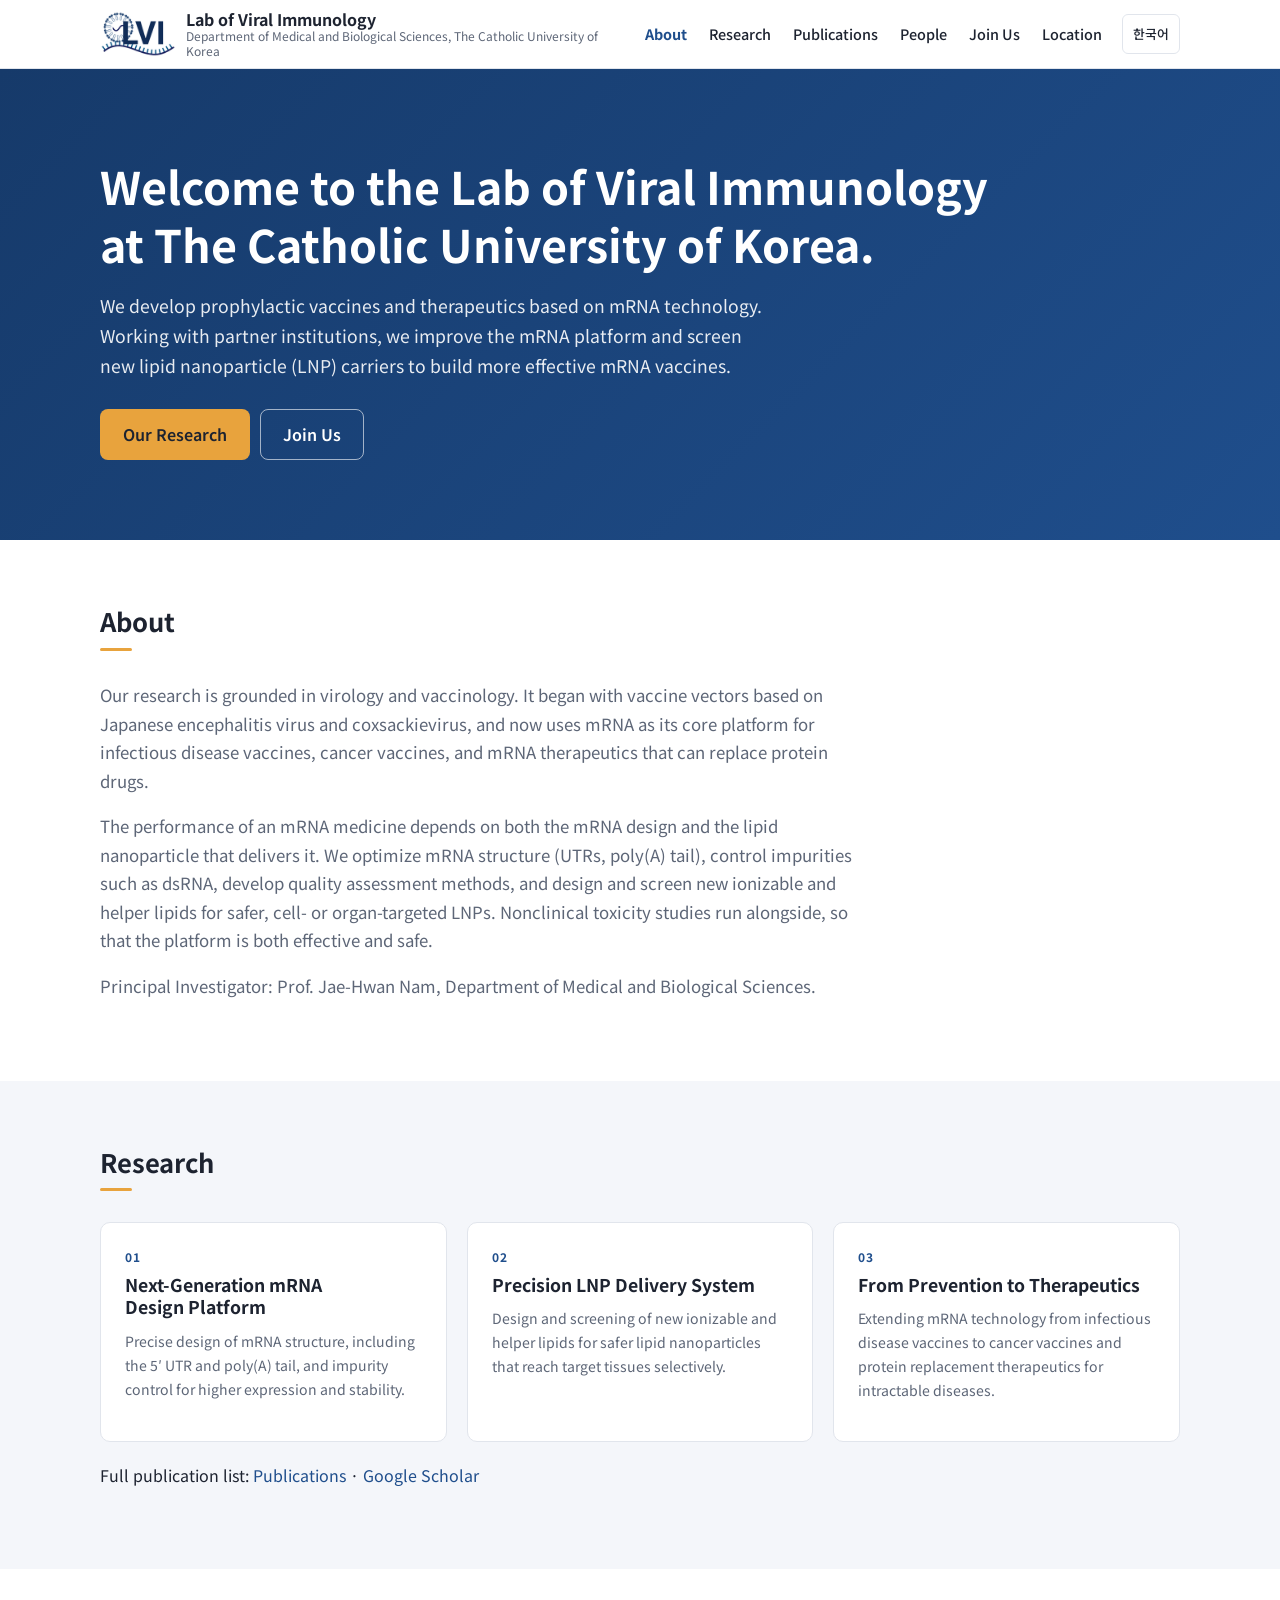
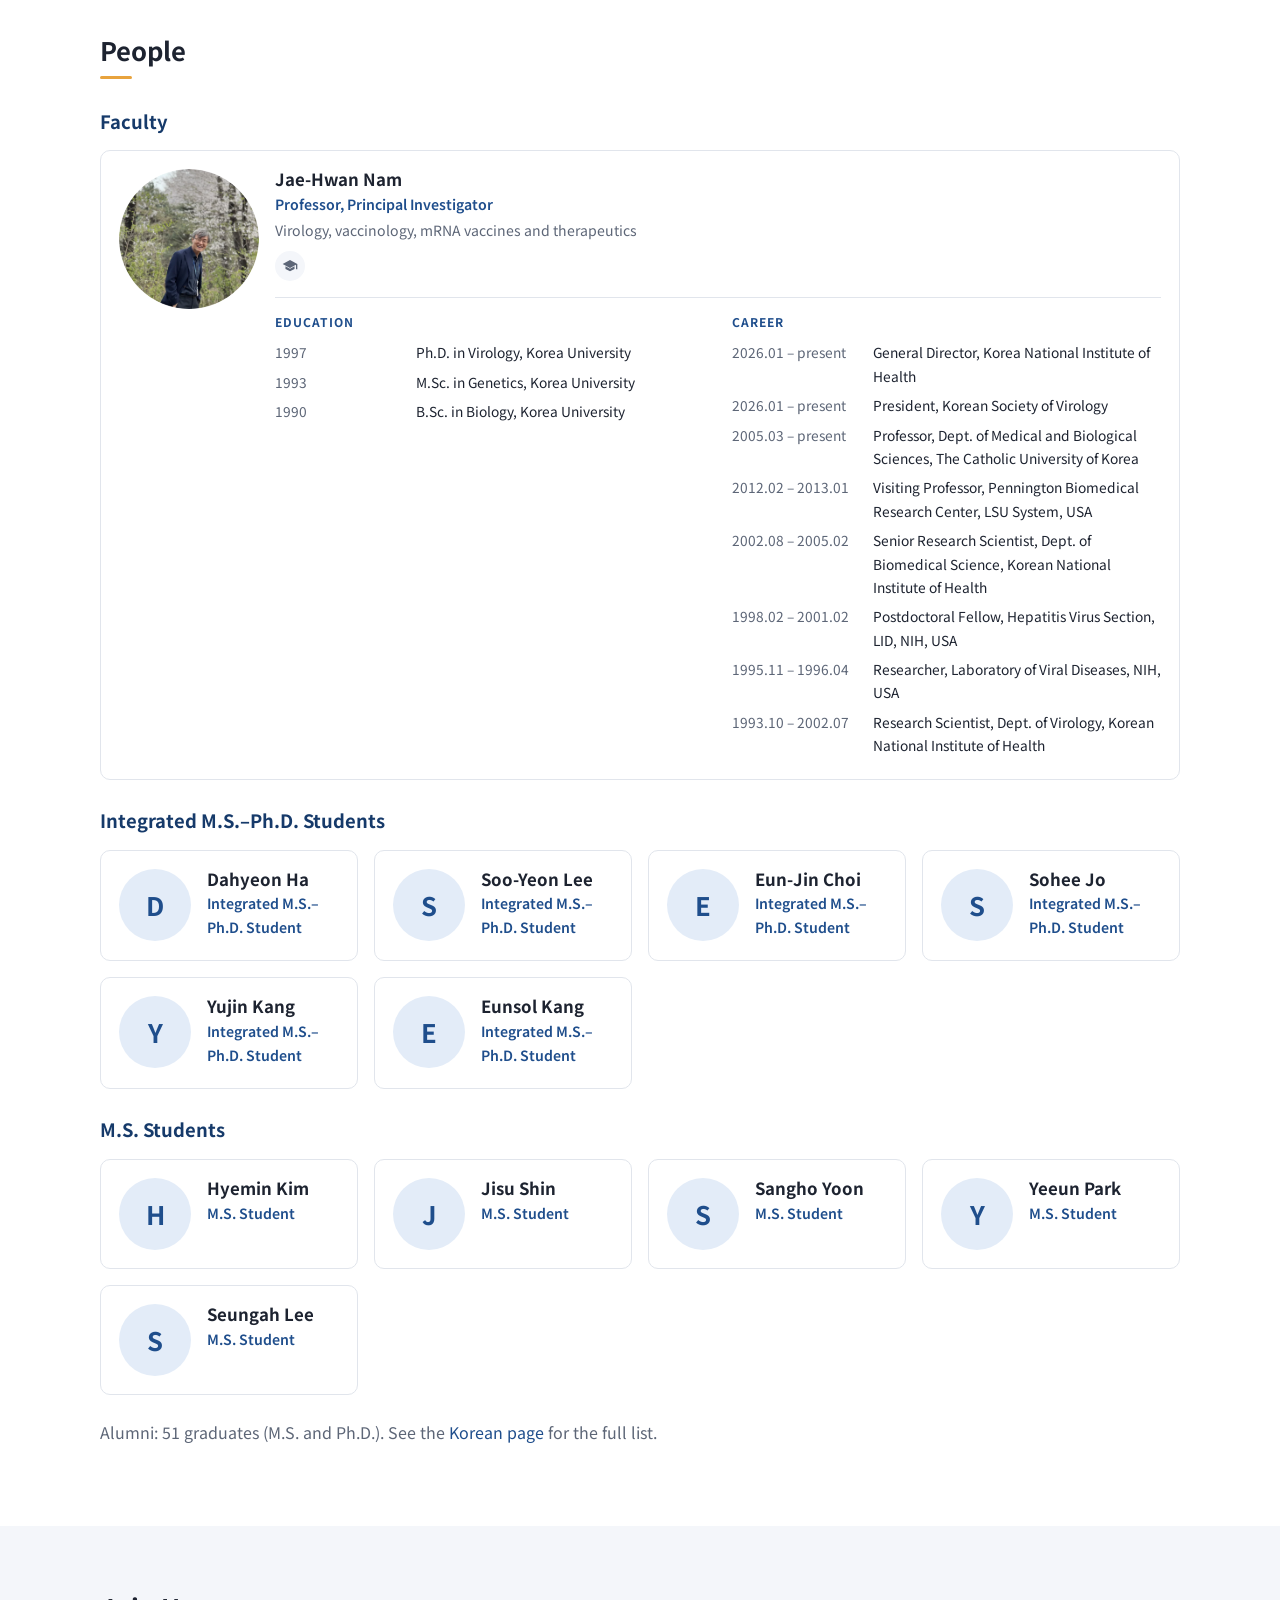
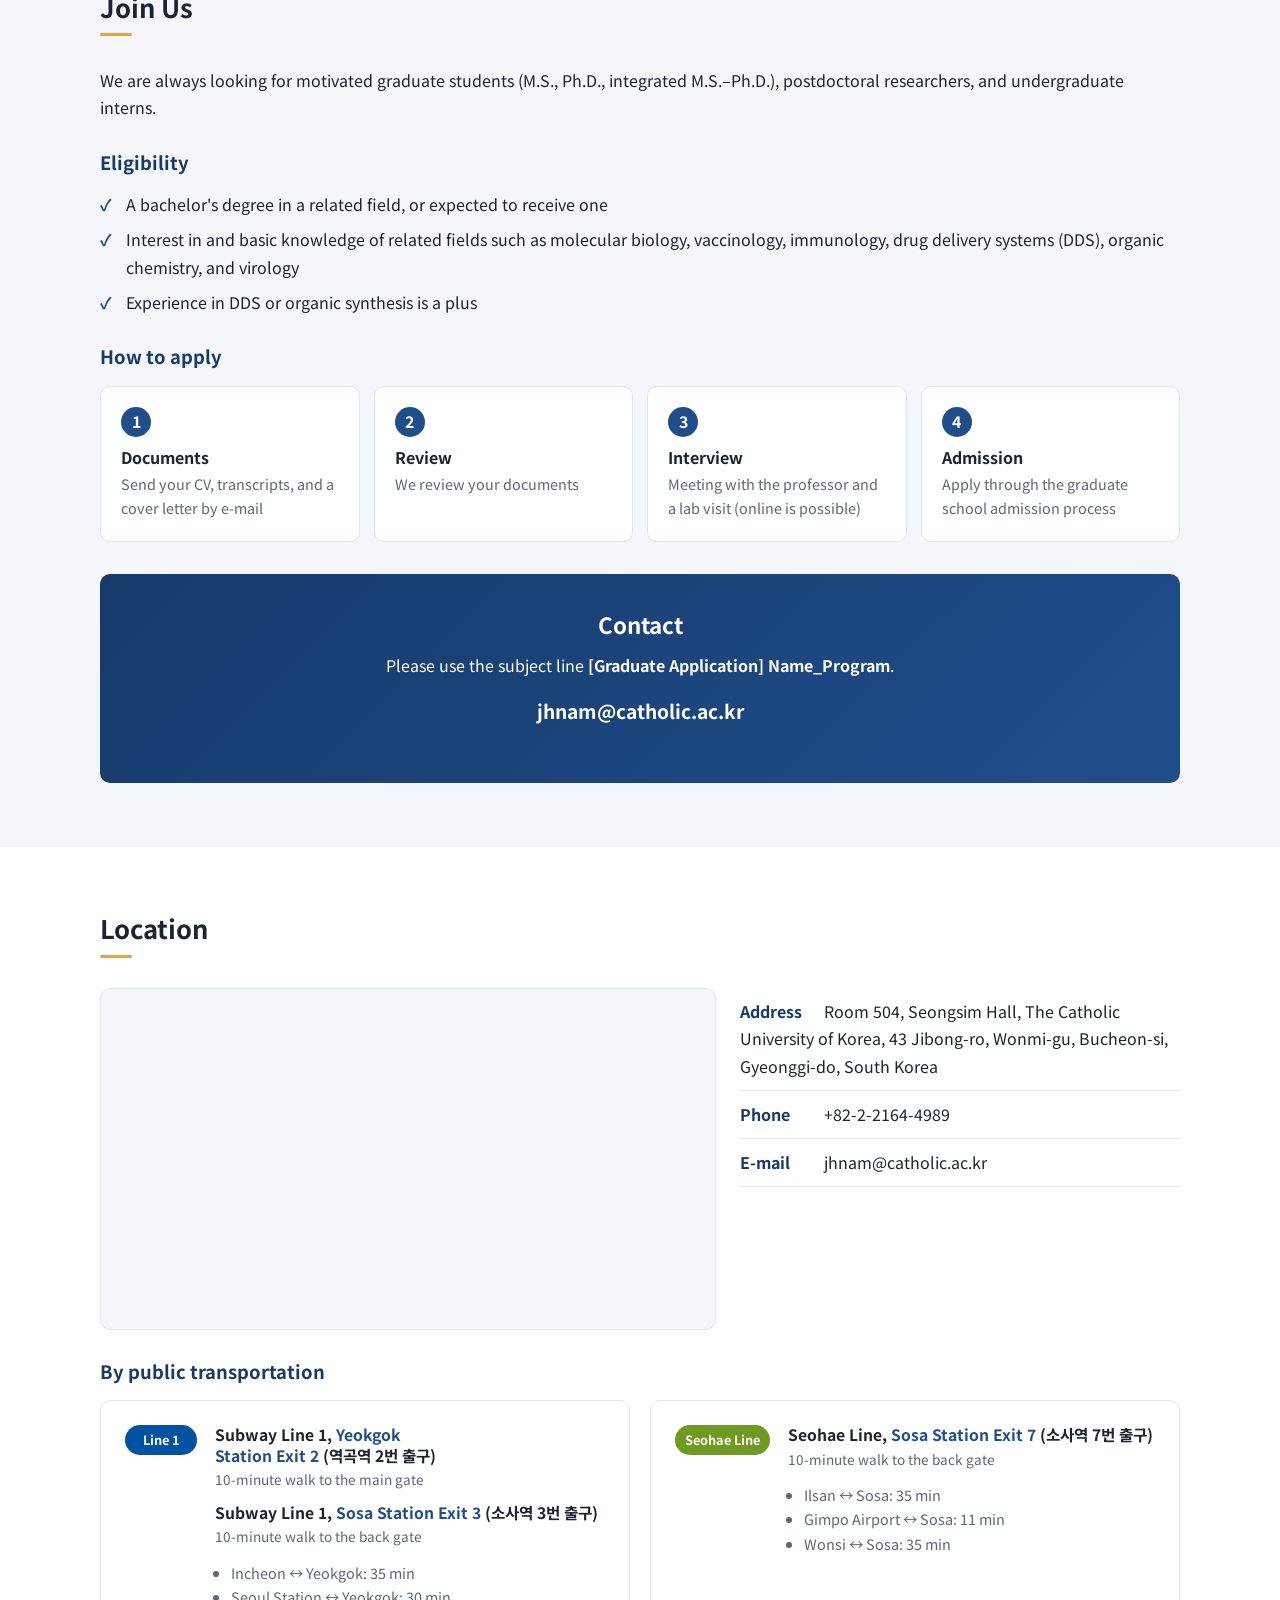
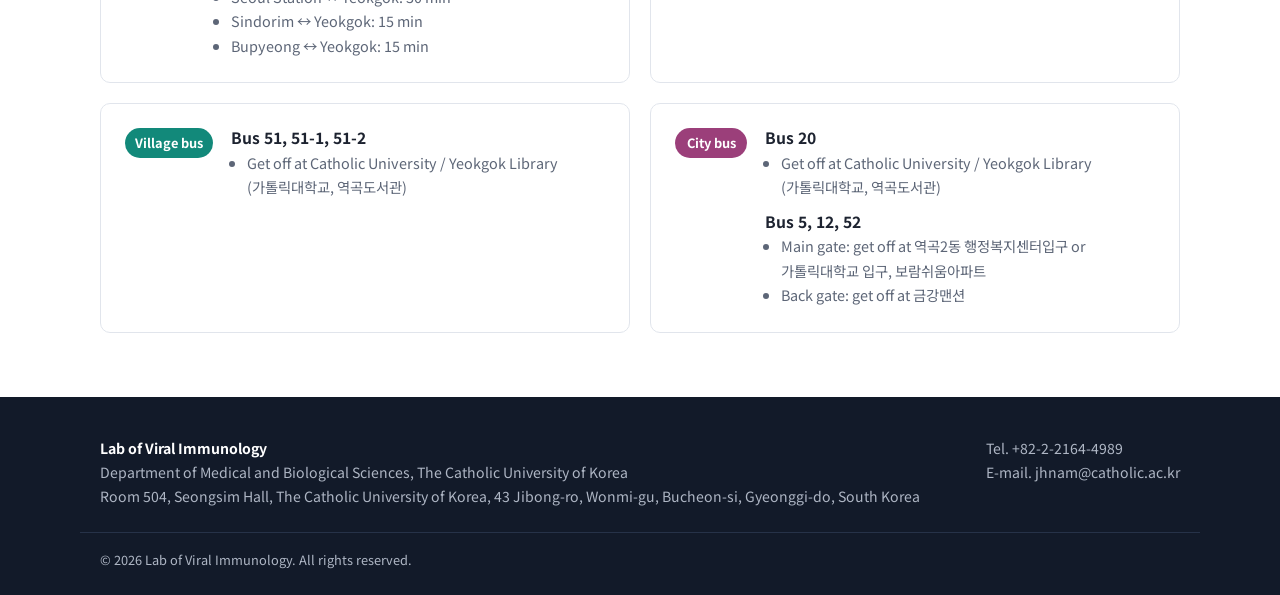
==== commit cc148562: "Add lab logo to the header and as favicon - assets/img/logo.png (cropped original), logo-header.png," ====
--- a/en/index.html
+++ b/en/index.html
@@ -9,6 +9,8 @@
   <meta name="lab-page" content="about" data-root="../" data-lang="en">
   <link rel="stylesheet" href="https://fonts.googleapis.com/css2?family=Noto+Sans+KR:wght@400;500;700;800&display=swap">
   <link rel="stylesheet" href="../assets/css/style.css">
+  <link rel="icon" type="image/png" href="../assets/img/favicon.png">
+  <link rel="apple-touch-icon" href="../assets/img/apple-touch-icon.png">
 </head>
 <body>
 
--- a/assets/css/style.css
+++ b/assets/css/style.css
@@ -304,7 +304,16 @@
 .grid.transit { grid-template-columns: repeat(auto-fit, minmax(min(100%, 420px), 1fr)); }
 
 /* ---------- 국문 본문 명조체 ----------
- * 국문 페이지(html lang="ko")의 본문만 명조체, 제목·메뉴·버튼·표 머리글 등은 고딕체 유지 */
+ * 국문 페이지(html lang="ko")의 본문은 명조체.
+ * 제목·메뉴·버튼·표 머리글 등 화면 요소와 '오시는 길'(#location) 섹션은 고딕체 유지 */
 :root { --font-serif: "Noto Serif KR", "Nanum Myeongjo", "Batang", "AppleMyungjo", serif; }
 html[lang="ko"] body { font-family: var(--font-serif); }
-html[lang="ko"] :is(h1, h2, h3, h4, .site-header, .site-footer, .btn, .chip, .badge, .line, th, .eyebrow, .label, .cv-title, .stats, .year, .search, .pin, .tag-link, .count-line, .research-name) { font-family: var(--font); }
+html[lang="ko"] :is(h1, h2, h3, h4, .site-header, .site-footer, .btn, .chip, .badge, .line, th, .eyebrow, .label, .cv-title, .stats, .year, .search, .pin, .tag-link, .count-line, .research-name, #location, #location *) { font-family: var(--font); }
+
+/* ---------- 연구실 로고 (헤더) ----------
+ * 로고 이미지 배경이 흰색이라, 어두운 화면 모드에서는 흰 바탕 상자로 감쌉니다. */
+:root { --logo-bg: #ffffff; --logo-pad: 0px; }
+@media (prefers-color-scheme: dark) { :root:not([data-theme="light"]) { --logo-pad: 3px 6px; } }
+:root[data-theme="dark"] { --logo-pad: 3px 6px; }
+.brand-logo { height: 46px; width: auto; flex: none; display: block; background: var(--logo-bg); border-radius: 6px; padding: var(--logo-pad); box-sizing: content-box; }
+@media (max-width: 1000px) { .brand-logo { height: 40px; } }
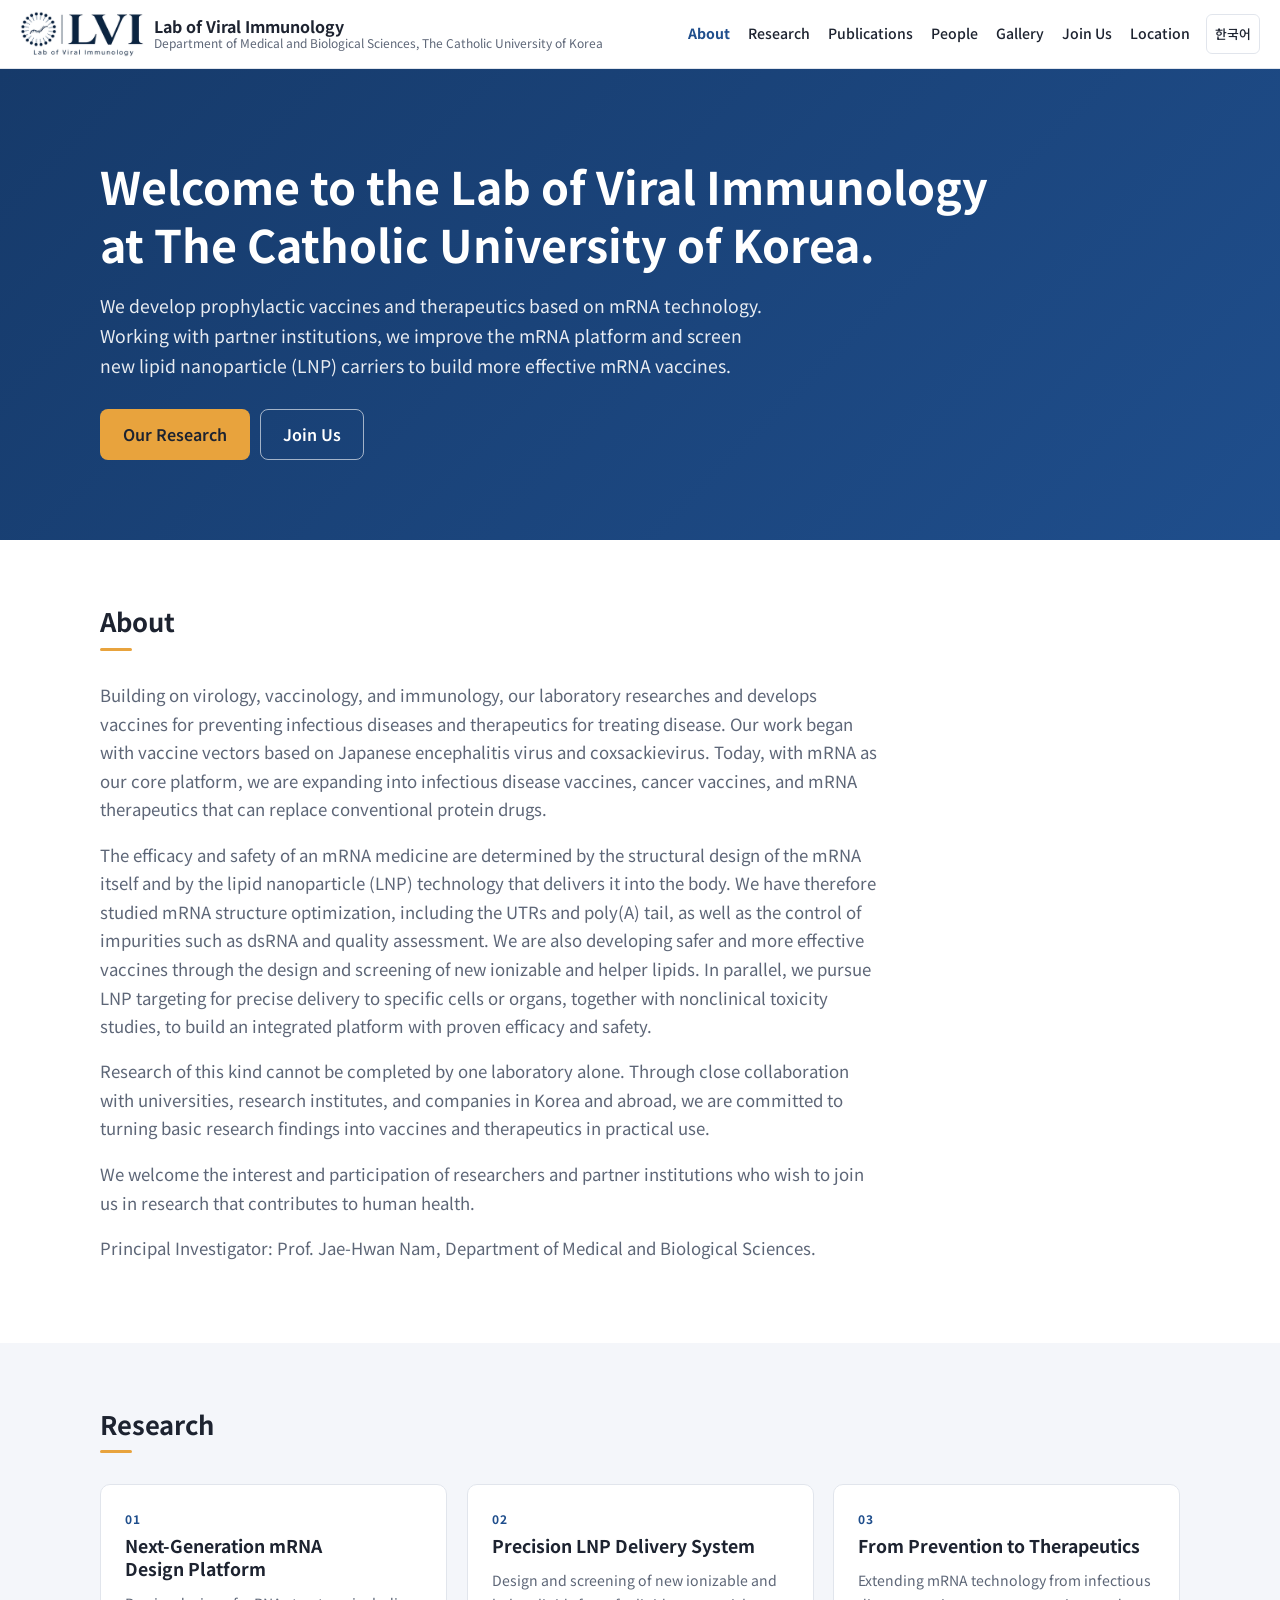
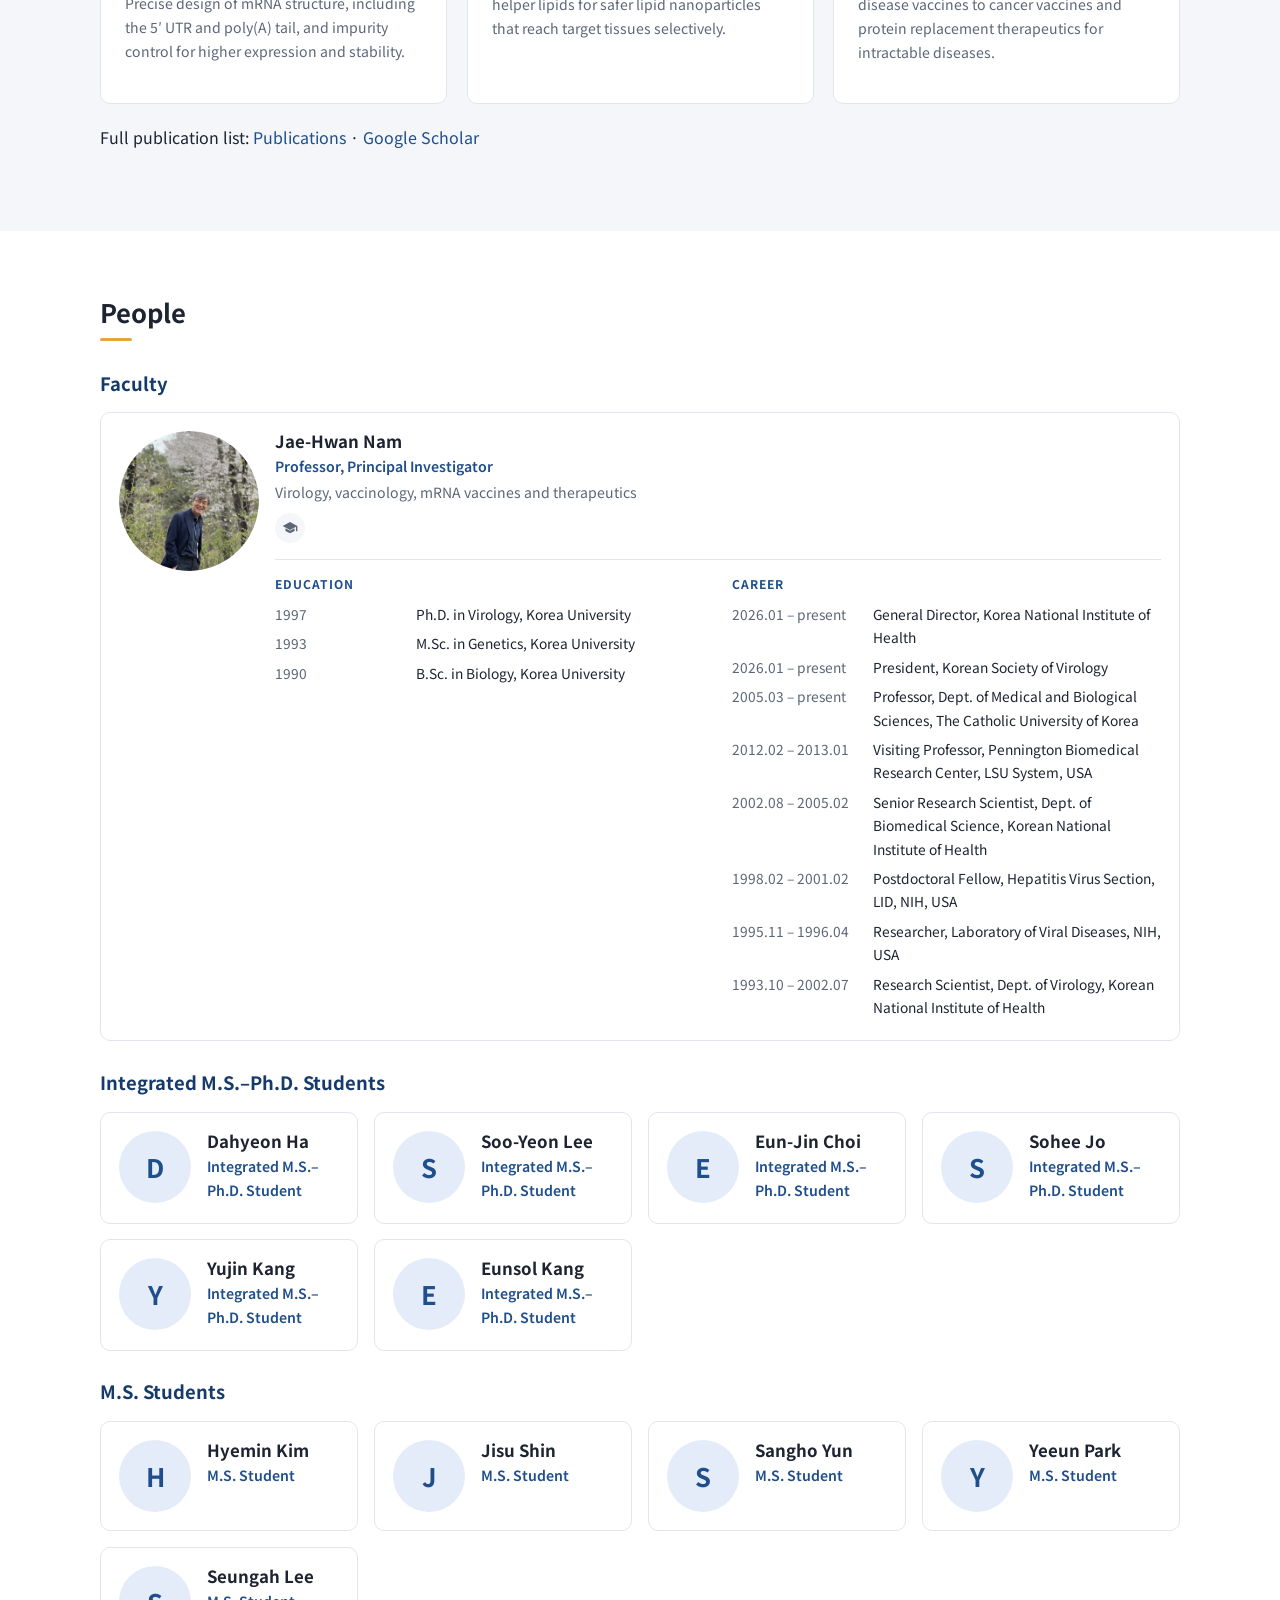
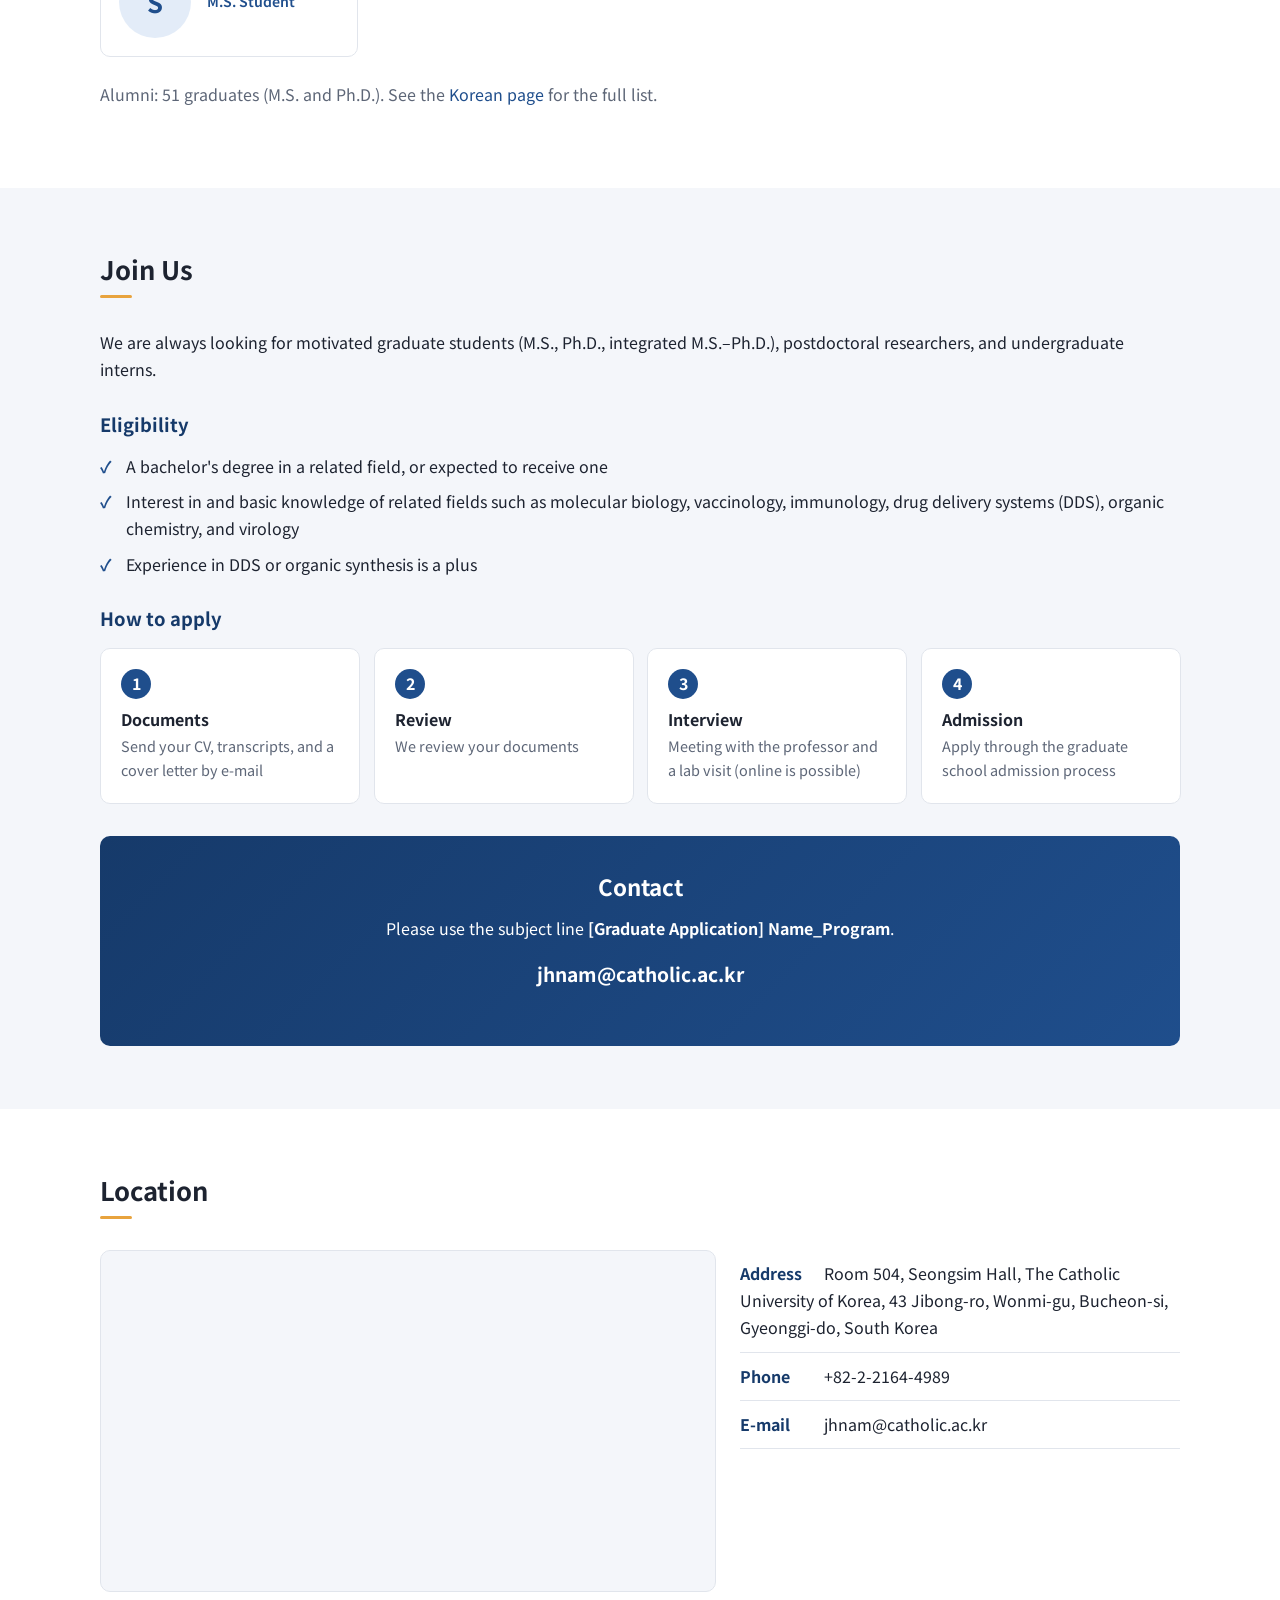
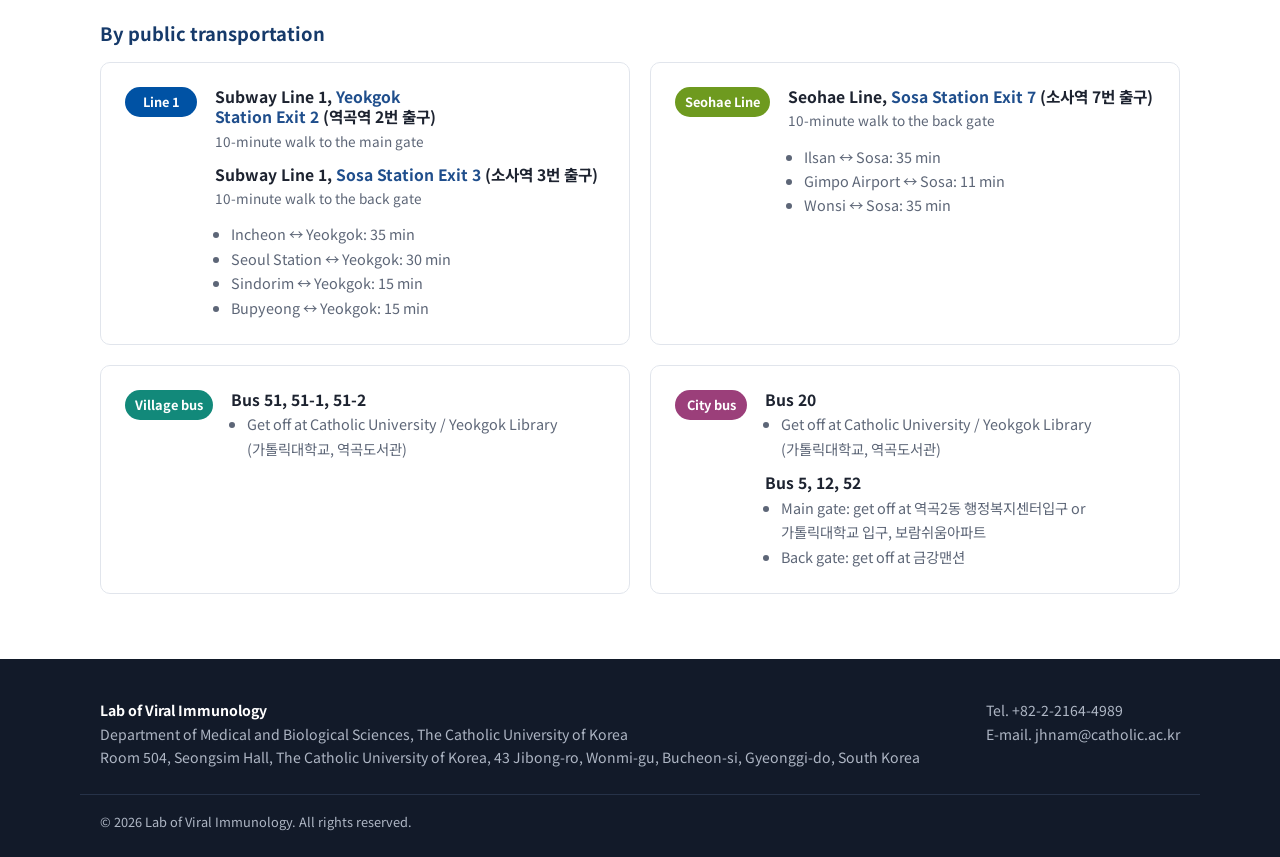
==== commit 5602a153: "Update English About text to match the new Korean greeting Co-Authored-By: Claude Opus 5.5 <noreply@" ====
--- a/en/index.html
+++ b/en/index.html
@@ -28,8 +28,10 @@
 <section class="section">
   <div class="container">
     <h2 class="section-title">About</h2>
-    <p class="lead">Our research is grounded in virology and vaccinology. It began with vaccine vectors based on Japanese encephalitis virus and coxsackievirus, and now uses mRNA as its core platform for infectious disease vaccines, cancer vaccines, and mRNA therapeutics that can replace protein drugs.</p>
-    <p class="lead">The performance of an mRNA medicine depends on both the mRNA design and the lipid nanoparticle that delivers it. We optimize mRNA structure (UTRs, poly(A) tail), control impurities such as dsRNA, develop quality assessment methods, and design and screen new ionizable and helper lipids for safer, cell- or organ-targeted LNPs. Nonclinical toxicity studies run alongside, so that the platform is both effective and safe.</p>
+    <p class="lead">Building on virology, vaccinology, and immunology, our laboratory researches and develops vaccines for preventing infectious diseases and therapeutics for treating disease. Our work began with vaccine vectors based on Japanese encephalitis virus and coxsackievirus. Today, with mRNA as our core platform, we are expanding into infectious disease vaccines, cancer vaccines, and mRNA therapeutics that can replace conventional protein drugs.</p>
+    <p class="lead">The efficacy and safety of an mRNA medicine are determined by the structural design of the mRNA itself and by the lipid nanoparticle (LNP) technology that delivers it into the body. We have therefore studied mRNA structure optimization, including the UTRs and poly(A) tail, as well as the control of impurities such as dsRNA and quality assessment. We are also developing safer and more effective vaccines through the design and screening of new ionizable and helper lipids. In parallel, we pursue LNP targeting for precise delivery to specific cells or organs, together with nonclinical toxicity studies, to build an integrated platform with proven efficacy and safety.</p>
+    <p class="lead">Research of this kind cannot be completed by one laboratory alone. Through close collaboration with universities, research institutes, and companies in Korea and abroad, we are committed to turning basic research findings into vaccines and therapeutics in practical use.</p>
+    <p class="lead">We welcome the interest and participation of researchers and partner institutions who wish to join us in research that contributes to human health.</p>
     <p class="lead">Principal Investigator: Prof. Jae-Hwan Nam, Department of Medical and Biological Sciences.</p>
   </div>
 </section>
--- a/assets/css/style.css
+++ b/assets/css/style.css
@@ -37,34 +37,8 @@
   --max: 1120px;
   --font: "Noto Sans KR", "Pretendard", -apple-system, BlinkMacSystemFont, "Segoe UI", sans-serif;
 }
-@media (prefers-color-scheme: dark) {
-  :root:not([data-theme="light"]) {
-    --primary: #8db3ec; --heading: #b3cbf1; --accent: #e8a33d; --on-accent: #1d2330; --on-primary: #0f1520;
-    --bg: #0f1520; --bg-soft: #151d2b; --surface: #1a2333; --text: #e4e8ef; --muted: #9ea8b9; --border: #2a3547;
-    --header-bg: rgba(15, 21, 32, .95);
-    --hero-a: #0f2646; --hero-b: #1b3f72; --on-hero: #ffffff; --hero-line: rgba(255, 255, 255, .5);
-    --b-blue-bg: #1d2f4d; --b-blue: #a3c1f2; --b-green-bg: #173a2a; --b-green: #86d6aa;
-    --b-purple-bg: #2c2346; --b-purple: #c9b5f2; --b-amber-bg: #3d2c12; --b-amber: #f2c277;
-    --note: #ff9e73; --pin-bg: #2a2414;
-    --footer-bg: #0a0f18; --footer-text: #9ea8b9; --footer-strong: #ffffff; --footer-link: #d8deea; --footer-line: #1e2838;
-    --stripe-a: #1a2333; --stripe-b: #202a3c;
-    --shadow: 0 2px 10px rgba(0, 0, 0, .3);
-    color-scheme: dark;
-  }
-}
-:root[data-theme="dark"] {
-  --primary: #8db3ec; --heading: #b3cbf1; --accent: #e8a33d; --on-accent: #1d2330; --on-primary: #0f1520;
-  --bg: #0f1520; --bg-soft: #151d2b; --surface: #1a2333; --text: #e4e8ef; --muted: #9ea8b9; --border: #2a3547;
-  --header-bg: rgba(15, 21, 32, .95);
-  --hero-a: #0f2646; --hero-b: #1b3f72; --on-hero: #ffffff; --hero-line: rgba(255, 255, 255, .5);
-  --b-blue-bg: #1d2f4d; --b-blue: #a3c1f2; --b-green-bg: #173a2a; --b-green: #86d6aa;
-  --b-purple-bg: #2c2346; --b-purple: #c9b5f2; --b-amber-bg: #3d2c12; --b-amber: #f2c277;
-  --note: #ff9e73; --pin-bg: #2a2414;
-  --footer-bg: #0a0f18; --footer-text: #9ea8b9; --footer-strong: #ffffff; --footer-link: #d8deea; --footer-line: #1e2838;
-  --stripe-a: #1a2333; --stripe-b: #202a3c;
-  --shadow: 0 2px 10px rgba(0, 0, 0, .3);
-  color-scheme: dark;
-}
+/* 항상 밝은 화면 (어두운 모드 사용 안 함) */
+:root { color-scheme: light; }
 
 * { box-sizing: border-box; }
 html { scroll-behavior: smooth; scroll-padding-top: 84px; }
@@ -98,7 +72,7 @@
 .nav-toggle { display: none; background: none; border: 0; padding: 8px; cursor: pointer; flex: none; }
 .nav-toggle span { display: block; width: 22px; height: 2px; background: var(--text); margin: 5px 0; }
 
-@media (max-width: 1000px) {
+@media (max-width: 1200px) {
   .nav-toggle { display: block; }
   .site-nav { display: none; position: absolute; top: 68px; left: 0; right: 0; flex-direction: column; align-items: stretch; background: var(--surface); border-bottom: 1px solid var(--border); padding: 8px max(20px, env(safe-area-inset-right, 0px)) 16px max(20px, env(safe-area-inset-left, 0px)); }
   .site-header.open .site-nav { display: flex; }
@@ -311,9 +285,72 @@
 html[lang="ko"] :is(h1, h2, h3, h4, .site-header, .site-footer, .btn, .chip, .badge, .line, th, .eyebrow, .label, .cv-title, .stats, .year, .search, .pin, .tag-link, .count-line, .research-name, #location, #location *) { font-family: var(--font); }
 
 /* ---------- 연구실 로고 (헤더) ----------
- * 로고 이미지 배경이 흰색이라, 어두운 화면 모드에서는 흰 바탕 상자로 감쌉니다. */
+ */
 :root { --logo-bg: #ffffff; --logo-pad: 0px; }
-@media (prefers-color-scheme: dark) { :root:not([data-theme="light"]) { --logo-pad: 3px 6px; } }
-:root[data-theme="dark"] { --logo-pad: 3px 6px; }
 .brand-logo { height: 46px; width: auto; flex: none; display: block; background: var(--logo-bg); border-radius: 6px; padding: var(--logo-pad); box-sizing: content-box; }
-@media (max-width: 1000px) { .brand-logo { height: 40px; } }
+@media (max-width: 1200px) { .brand-logo { height: 40px; } }
+
+/* ---------- 스크롤 페이드 인 (main.js 의 setupReveal 이 .reveal 을 붙임) ---------- */
+.reveal { opacity: 0; transform: translateY(18px); transition: opacity .6s ease, transform .6s ease; will-change: opacity, transform; }
+.reveal.is-visible { opacity: 1; transform: none; }
+@media (prefers-reduced-motion: reduce) { .reveal { opacity: 1; transform: none; transition: none; } }
+@media print { .reveal { opacity: 1 !important; transform: none !important; } }
+
+/* ---------- 게시글 상세 (post.html) ---------- */
+.post { max-width: 860px; }
+.post-back { margin: 0 0 18px; font-size: .9rem; }
+.post-head { border-bottom: 2px solid var(--border); padding-bottom: 16px; margin-bottom: 22px; }
+.post-head h1 { font-size: clamp(1.5rem, 3vw, 2rem); margin: 10px 0 6px; }
+.post-head time { color: var(--muted); font-size: .9rem; font-variant-numeric: tabular-nums; }
+.post-lead { font-size: 1.05rem; }
+.post-secs { display: grid; gap: 18px; margin: 26px 0; }
+.post-sec h3 { font-size: 1rem; color: var(--heading); margin: 0 0 6px; }
+.post-sec ul { margin: 0; padding-left: 1.2em; }
+.post-sec li { margin: 2px 0; }
+.post-files { background: var(--bg-soft); border: 1px solid var(--border); border-radius: var(--radius); padding: 16px 20px; margin: 24px 0; }
+.post-files h3 { font-size: .95rem; margin: 0 0 8px; }
+.post-files ul { list-style: none; margin: 0; padding: 0; display: grid; gap: 8px; }
+.post-files li { display: flex; flex-wrap: wrap; align-items: center; gap: 8px; }
+.clip svg { width: 15px; height: 15px; fill: currentColor; vertical-align: -2px; color: var(--muted); }
+.news-title .clip { margin-left: 4px; }
+.post-figure { margin: 28px 0; }
+.post-figure img { width: 100%; max-width: 640px; height: auto; border: 1px solid var(--border); border-radius: var(--radius); }
+.post-comments { margin-top: 48px; padding-top: 28px; border-top: 1px solid var(--border); }
+
+/* ---------- 사진 게시판 (gallery.html) ---------- */
+.album { margin-bottom: 48px; }
+.album-head { display: grid; gap: 2px; margin-bottom: 14px; }
+.album-head time { color: var(--muted); font-size: .85rem; font-variant-numeric: tabular-nums; }
+.album-head h3 { font-size: 1.2rem; margin: 0; color: var(--text); }
+.album-head p { margin: 2px 0 0; color: var(--muted); }
+.g-grid { list-style: none; margin: 0; padding: 0; display: grid; grid-template-columns: repeat(auto-fill, minmax(min(100%, 220px), 1fr)); gap: 10px; }
+.g-tile { display: block; width: 100%; padding: 0; border: 0; border-radius: 8px; overflow: hidden; cursor: zoom-in; background: var(--bg-soft); aspect-ratio: 4 / 3; }
+.g-tile img { width: 100%; height: 100%; object-fit: cover; transition: transform .3s ease; }
+.g-tile:hover img { transform: scale(1.04); }
+.gallery-empty { border: 1px dashed var(--border); border-radius: var(--radius); padding: 36px 24px; text-align: center; color: var(--muted); }
+.gallery-empty p { margin: 4px 0; }
+.lightbox { position: fixed; inset: 0; z-index: 100; background: rgba(8, 12, 20, .92); display: grid; grid-template-columns: auto 1fr auto; align-items: center; gap: 8px;
+  padding: max(16px, env(safe-area-inset-top, 0px)) max(12px, env(safe-area-inset-right, 0px)) max(16px, env(safe-area-inset-bottom, 0px)) max(12px, env(safe-area-inset-left, 0px)); }
+.lightbox[hidden] { display: none; }
+.lightbox figure { margin: 0; grid-column: 2; display: grid; justify-items: center; gap: 10px; min-width: 0; }
+.lightbox img { max-width: 100%; max-height: calc(100vh - 120px); object-fit: contain; border-radius: 6px; }
+.lightbox figcaption { color: #e4e8ef; font-size: .9rem; text-align: center; }
+.lb-nav, .lb-close { background: rgba(255, 255, 255, .12); color: #ffffff; border: 0; border-radius: 999px; width: 44px; height: 44px; font-size: 1.8rem; line-height: 1; cursor: pointer; }
+.lb-nav:hover, .lb-close:hover { background: rgba(255, 255, 255, .25); }
+.lb-prev { grid-column: 1; }
+.lb-next { grid-column: 3; }
+.lb-close { position: absolute; top: max(14px, env(safe-area-inset-top, 0px)); right: max(14px, env(safe-area-inset-right, 0px)); }
+body.lb-open { overflow: hidden; }
+@media (max-width: 560px) { .lb-nav { width: 36px; height: 36px; font-size: 1.4rem; } }
+
+/* ---------- 헤더: 메뉴 8개가 한 줄에 들어가도록 ---------- */
+.site-header .container { max-width: 1280px; }
+.brand { flex: none; }
+.brand-text { white-space: nowrap; }
+@media (min-width: 1201px) { .site-nav a { padding: 8px 8px; font-size: .88rem; } .site-nav .lang { margin-left: 6px; } }
+.g-jump { margin-bottom: 28px; }
+.g-jump .chip { text-decoration: none; }
+.g-jump .chip:hover { border-color: var(--primary); color: var(--primary); }
+.g-count { font-size: .8rem; font-weight: 500; color: var(--muted); margin-left: 4px; }
+.g-cap { margin: 6px 2px 0; font-size: .85rem; color: var(--muted); line-height: 1.4; }
+.album { scroll-margin-top: 90px; }
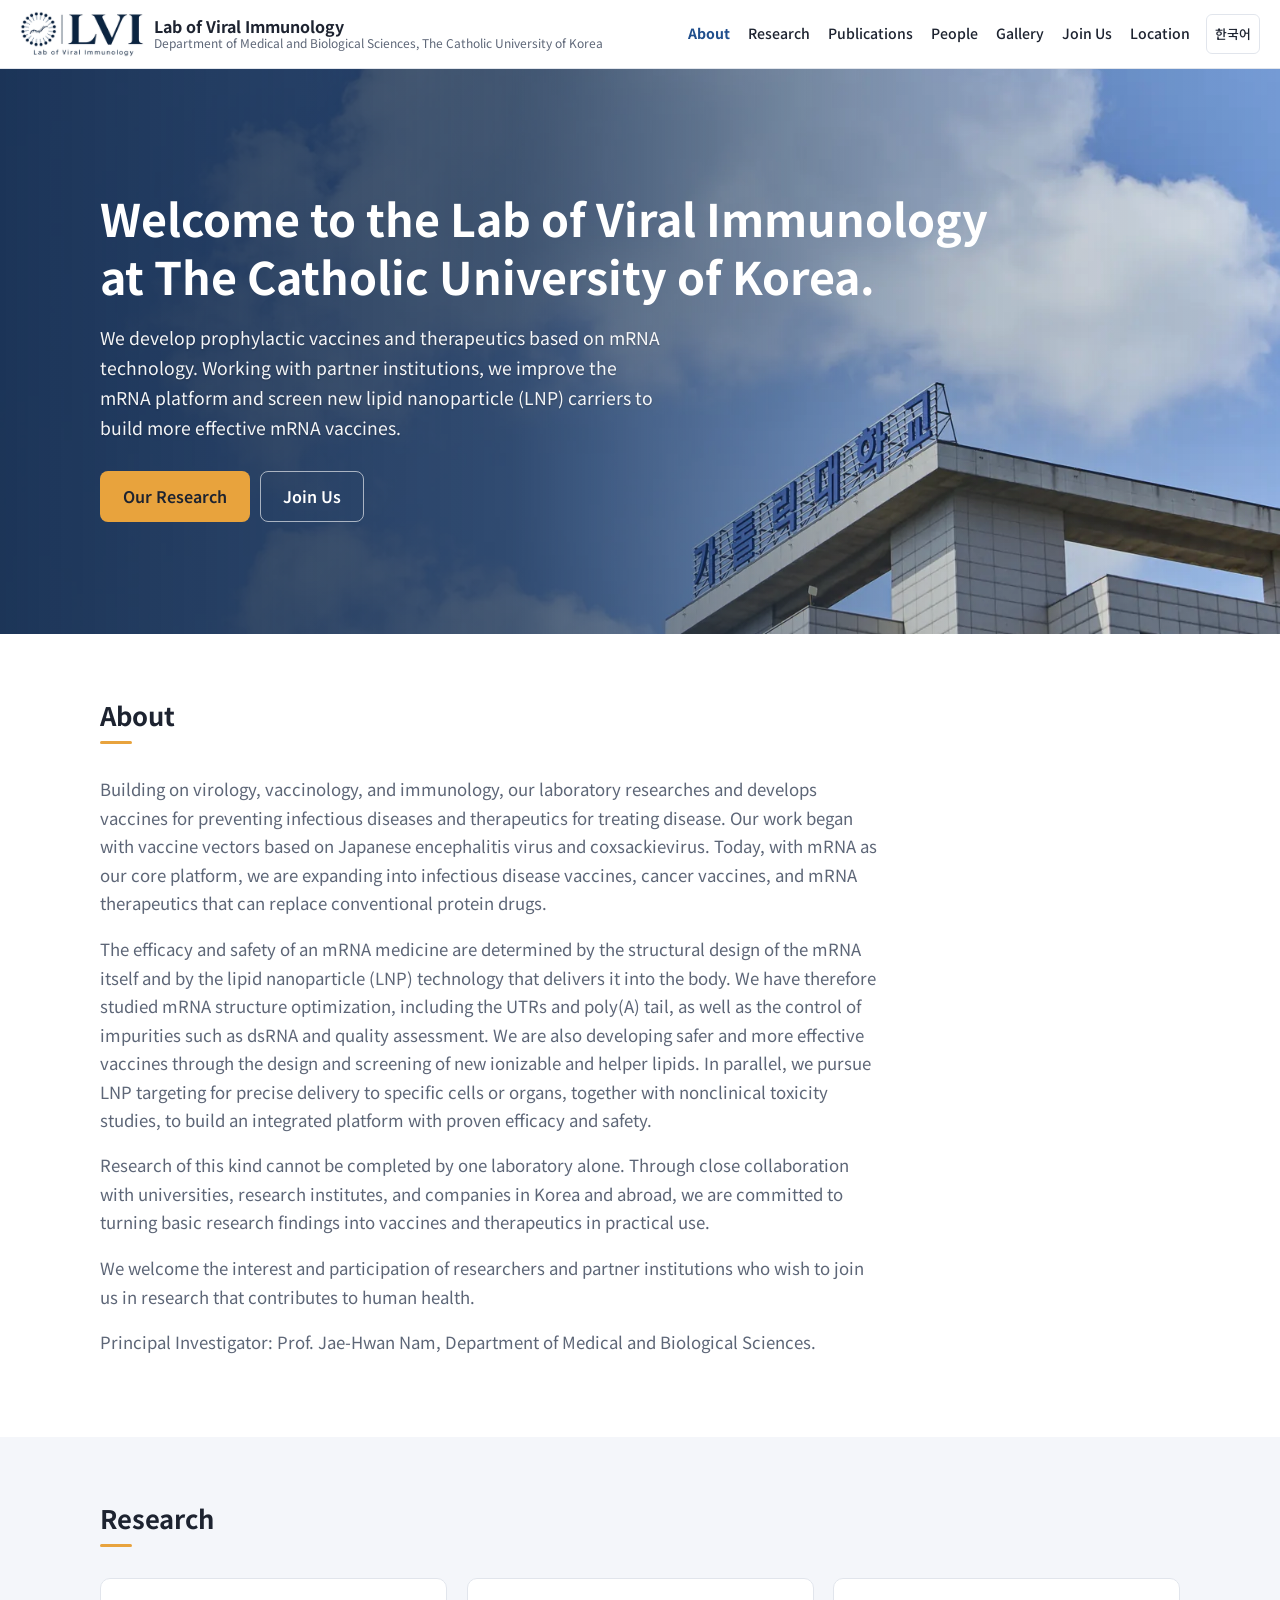
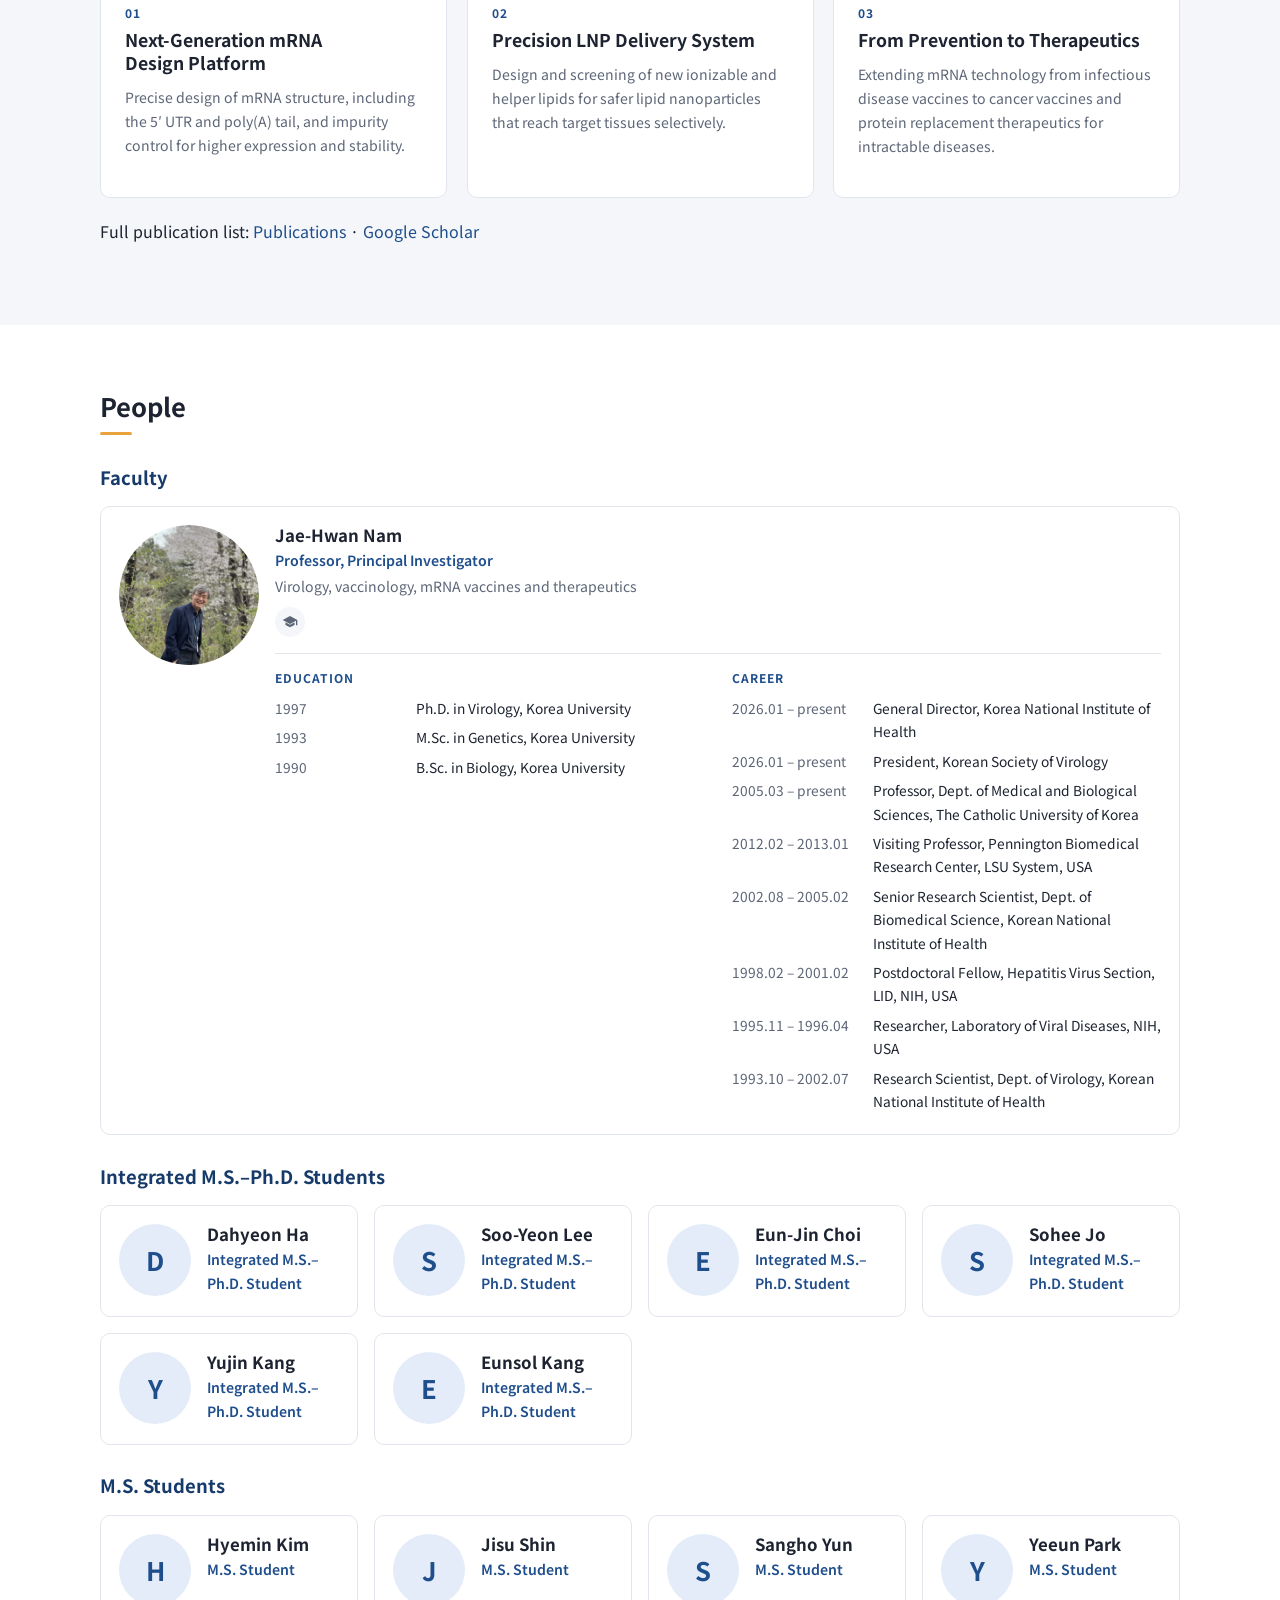
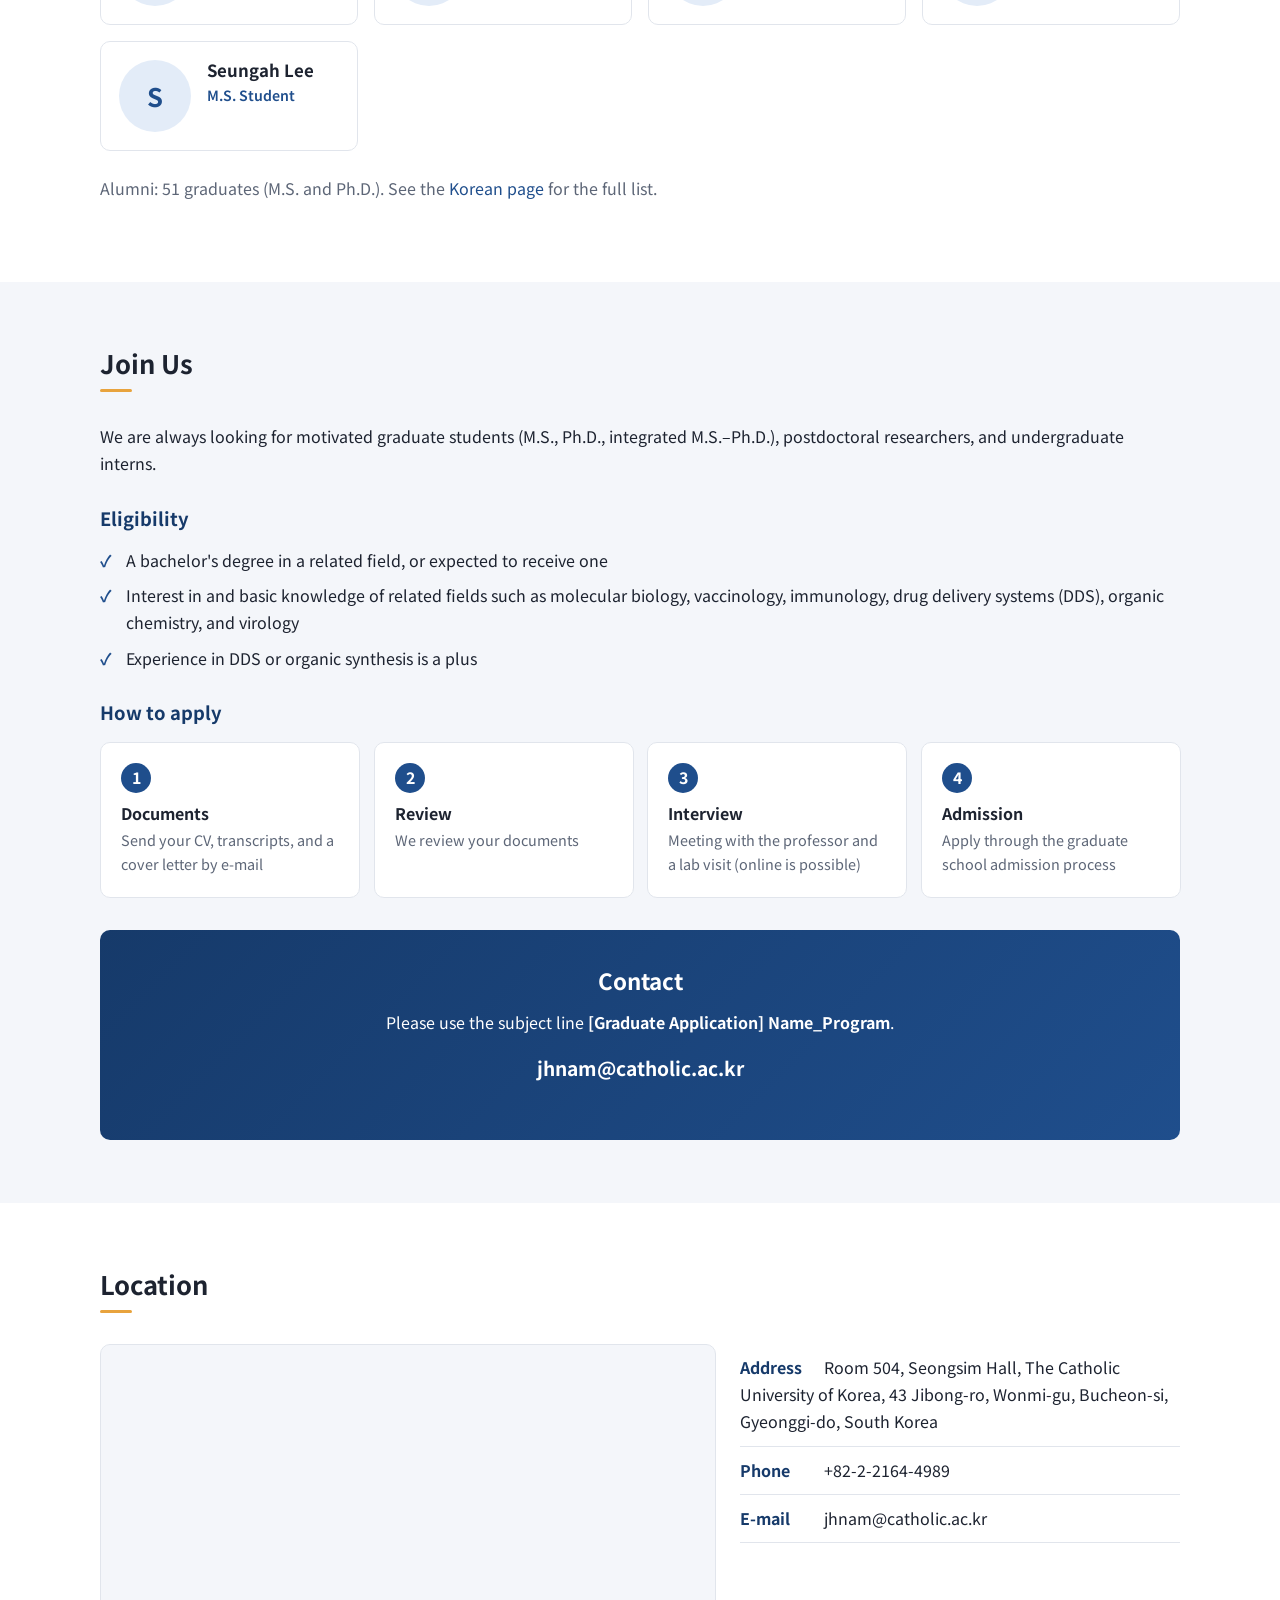
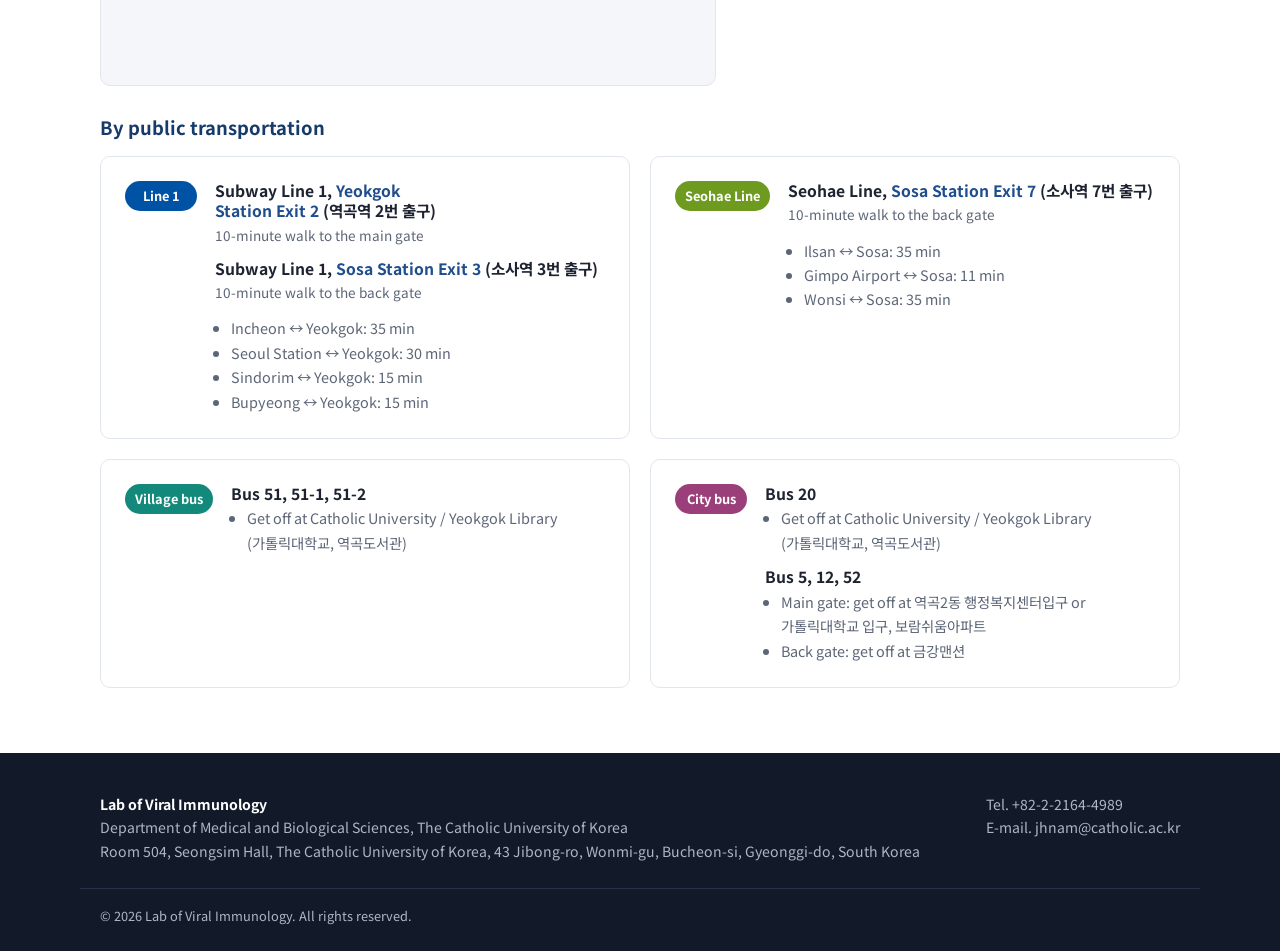
==== commit 4779bed6: "Use campus photo as the home page banner background Sky and the Catholic University of Korea buildin" ====
--- a/en/index.html
+++ b/en/index.html
@@ -14,7 +14,7 @@
 </head>
 <body>
 
-<section class="hero" id="about">
+<section class="hero hero-photo" id="about">
   <div class="container">
     <h1>Welcome to the Lab of Viral Immunology at The Catholic University of Korea.</h1>
     <p>We develop prophylactic vaccines and therapeutics based on mRNA technology. Working with partner institutions, we improve the mRNA platform and screen new lipid nanoparticle (LNP) carriers to build more effective mRNA vaccines.</p>
--- a/assets/css/style.css
+++ b/assets/css/style.css
@@ -354,3 +354,25 @@
 .g-count { font-size: .8rem; font-weight: 500; color: var(--muted); margin-left: 4px; }
 .g-cap { margin: 6px 2px 0; font-size: .85rem; color: var(--muted); line-height: 1.4; }
 .album { scroll-margin-top: 90px; }
+
+/* ---------- 첫 화면 배너 사진 (가톨릭대학교 건물과 하늘) ----------
+ * 왼쪽은 남색으로 덮어 글자가 잘 읽히고, 오른쪽 아래 건물 간판이 보이도록 배치 */
+:root { --hero-shade: 16, 40, 74; }
+.hero.hero-photo {
+  background:
+    linear-gradient(90deg, rgba(var(--hero-shade), .90) 0%, rgba(var(--hero-shade), .72) 40%, rgba(var(--hero-shade), .18) 72%, rgba(var(--hero-shade), 0) 100%),
+    url("../img/hero-campus.webp") 0% 74% / max(125%, 1000px) auto no-repeat;
+  background-color: var(--hero-a);
+  padding-block: 120px 112px;
+}
+@media (min-width: 761px) { .hero.hero-photo p { max-width: 560px; } }
+.hero.hero-photo p { opacity: .95; text-shadow: 0 1px 2px rgba(0, 0, 0, .25); }
+@media (max-width: 760px) {
+  .hero.hero-photo {
+    background:
+      linear-gradient(180deg, rgba(var(--hero-shade), .80) 0%, rgba(var(--hero-shade), .70) 60%, rgba(var(--hero-shade), .45) 100%),
+      url("../img/hero-campus-sm.webp") 70% 80% / cover no-repeat;
+    background-color: var(--hero-a);
+    padding-block: 88px 80px;
+  }
+}
